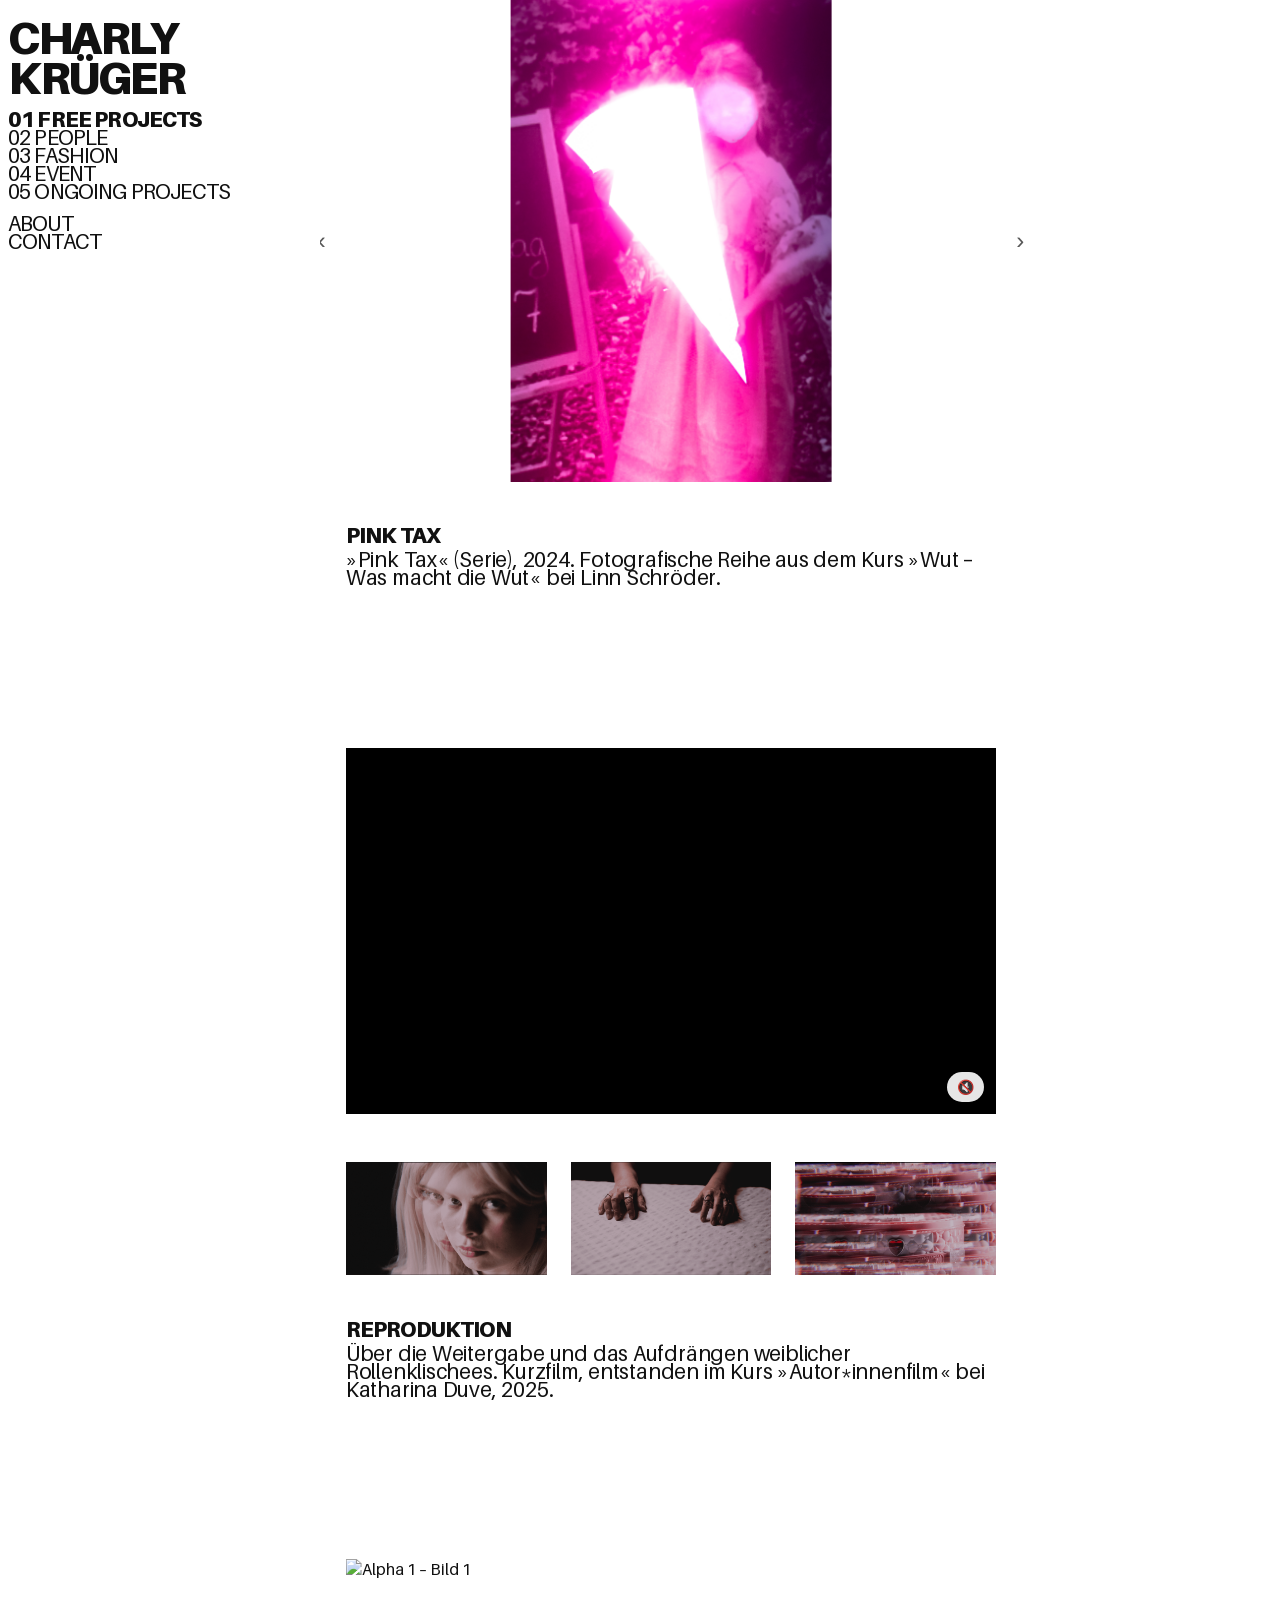
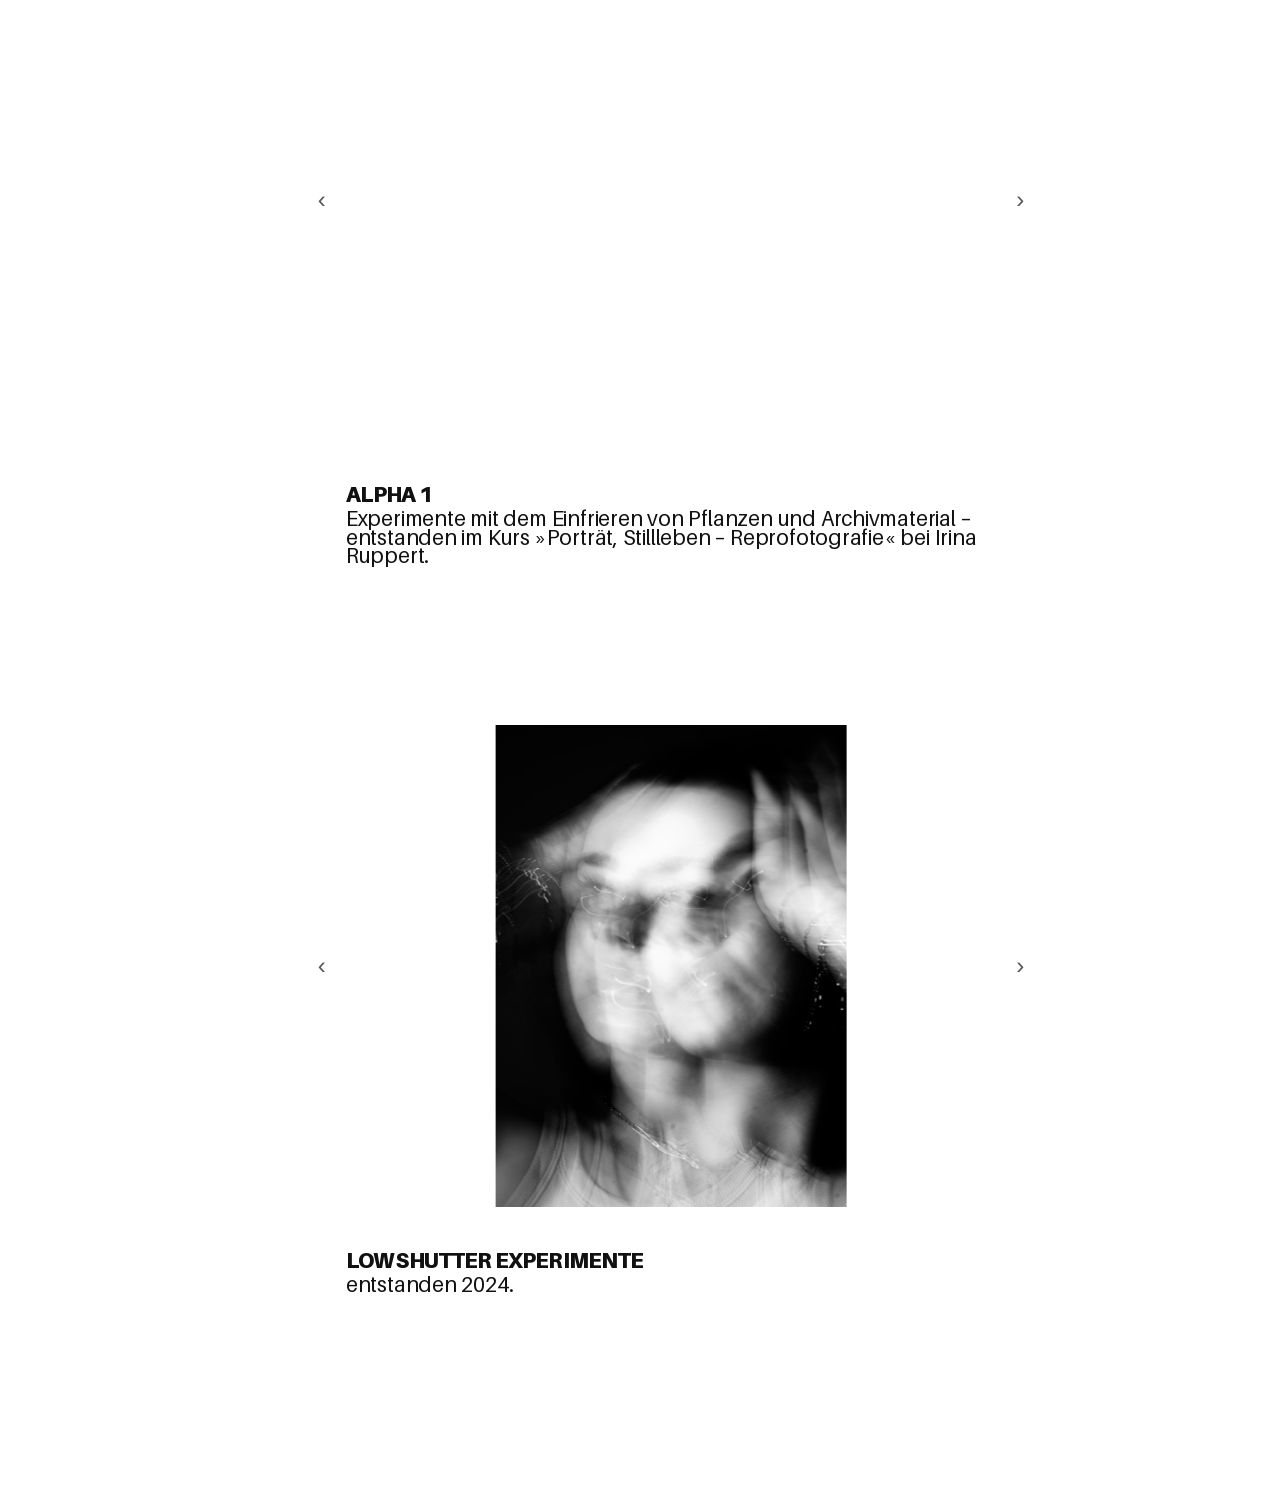
==== 01_free_projects.html @ e46228b5 "erste Version" ====
<!doctype html>
<html lang="de">
<head>
  <meta charset="utf-8">
  <meta name="viewport" content="width=device-width, initial-scale=1">
  <title>01 Free Projects — Charly Krüger</title>
  <link rel="stylesheet" href="style.css">
</head>
<body class="page-free">
  <aside class="sidebar">
    <h1 class="brand"><span>CHARLY</span><span>KRÜGER</span></h1>
    <nav class="nav">
      <a href="01_free_projects.html" class="active" aria-current="page">01 FREE PROJECTS</a>
      <a href="02_people.html">02 PEOPLE</a>
      <a href="03_fashion.html">03 FASHION</a>
      <a href="04_events.html">04 EVENT</a>
      <a href="05_ongoing_projects.html">05 ONGOING PROJECTS</a>
      <a href="about.html" style="margin-top:14px;">ABOUT</a>
      <a href="mailto:Charlotte.krueger@gmx.de">CONTACT</a>
    </nav>
  </aside>

  <main class="content">
    <!-- 1) Galerie: Pink Tax -->
    <section class="project-hero">
      <div class="slider" data-fit="contain">
        <div class="slides">
          <!-- Deine Doppelpunkt-Pfade -->
          <figure class="slide"><img src="./image:/pink_tax:/pink_tax_01.jpg" alt="Pink Tax 01"></figure>
          <figure class="slide"><img src="./image:/pink_tax:/pink_tax_02.jpg" alt="Pink Tax 02"></figure>
          <figure class="slide"><img src="./image:/pink_tax:/pink_tax_03.jpg" alt="Pink Tax 03"></figure>
          <figure class="slide"><img src="./image:/pink_tax:/pink_tax_04.jpg" alt="Pink Tax 04"></figure>
          <figure class="slide"><img src="./image:/pink_tax:/pink_tax_05.jpg" alt="Pink Tax 05"></figure>
          <figure class="slide"><img src="./image:/pink_tax:/pink_tax_06.jpg" alt="Pink Tax 06"></figure>
          <figure class="slide"><img src="./image:/pink_tax:/pink_tax_07.jpg" alt="Pink Tax 07"></figure>
          <figure class="slide"><img src="./image:/pink_tax:/pink_tax_08.jpg" alt="Pink Tax 08"></figure>
          <figure class="slide"><img src="./image:/pink_tax:/pink_tax_09.jpg" alt="Pink Tax 09"></figure>
          <figure class="slide"><img src="./image:/pink_tax:/pink_tax_10.jpg" alt="Pink Tax 10"></figure>
          <figure class="slide"><img src="./image:/pink_tax:/pink_tax_11.jpg" alt="Pink Tax 11"></figure>
          <figure class="slide"><img src="./image:/pink_tax:/pink_tax_12.jpg" alt="Pink Tax 12"></figure>
        </div>
      </div>
    </section>

    <!-- 1a) Untertitel Pink Tax + RIESEN-Abstand zum nächsten Block -->
    <section class="media spacer-half">
      <h3 class="caption-title">PINK TAX</h3>
      <p class="prose">
        »Pink Tax« (Serie), 2024. Fotografische Reihe aus dem Kurs »Wut – Was macht die Wut« bei Linn Schröder.
      </p>
    </section>

    <!-- 2) Video-Block -->
    <section class="media">
      <div class="video">
        <!-- Space in Dateiname: als %20 kodiert -->
        <video class="video-player"
               src="./image:/AutorInnen:/Abgabe_Autorinnenfilm.mp4"
               muted autoplay loop playsinline></video>
        <button class="sound-toggle" aria-label="Ton umschalten">🔇</button>
      </div>
    </section>

    <!-- 3) Fotoduo -->
    <section class="media">
      <div class="duo">
        <figure><img src="./image:/AutorInnen:/autorInnen01.png" alt="Reproduktion – Bild 1"></figure>
        <figure><img src="./image:/AutorInnen:/autorInnen02.png" alt="Reproduktion – Bild 2"></figure>
        <figure><img src="./image:/AutorInnen:/autorInnen03.png" alt="Reproduktion – Bild 3"></figure>
      </div>
    </section>

    <!-- 3a) Untertitel Reproduktion + großer Abstand -->
    <section class="media spacer-half">
      <h3 class="caption-title">REPRODUKTION</h3>
      <p class="prose">
        Über die Weitergabe und das Aufdrängen weiblicher Rollenklischees.
        Kurzfilm, entstanden im Kurs »Autor*innenfilm« bei Katharina Duve, 2025.
      </p>
    </section>

    <!-- 4) Galerie: Alpha 1 -->
    <section class="media project-hero">
      <div class="slider" data-fit="contain">
        <div class="slides">
          <!-- WICHTIG: TIFF wird in Browsern i.d.R. NICHT angezeigt.
               Bitte vorher als JPG/PNG exportieren und die Endungen anpassen. -->
          <figure class="slide"><img src="./image:/alpha_1:/a1.jpg" alt="Alpha 1 – Bild 1"></figure>
          <figure class="slide"><img src="./image:/alpha_1:/a2.jpg" alt="Alpha 1 – Bild 2"></figure>
          <figure class="slide"><img src="./image:/alpha_1:/a3.jpg" alt="Alpha 1 – Bild 3"></figure>
          <figure class="slide"><img src="./image:/alpha_1:/a4.jpg" alt="Alpha 1 – Bild 4"></figure>
        </div>
      </div>
    </section>

    <!-- 4a) Untertitel Alpha 1 -->
    <section class="media">
      <h3 class="caption-title">ALPHA 1</h3>
      <p class="prose">
        Experimente mit dem Einfrieren von Pflanzen und Archivmaterial – entstanden im Kurs »Porträt, Stillleben – Reprofotografie« bei Irina Ruppert.
      </p>
    </section>


    <!-- Neue Galerie: Low Shutter Experimente -->
<section class="media project-hero">
  <div class="slider" data-fit="contain">
    <div class="slides">
      <figure class="slide"><img src="./image:/lowshutter:/lowshutter.jpg" alt="Low Shutter 0"></figure>
      <figure class="slide"><img src="./image:/lowshutter:/lowshutter1.jpg" alt="Low Shutter 1"></figure>
      <figure class="slide"><img src="./image:/lowshutter:/lowshutter2.jpg" alt="Low Shutter 2"></figure>
      <figure class="slide"><img src="./image:/lowshutter:/lowshutter3.jpg" alt="Low Shutter 3"></figure>
      <figure class="slide"><img src="./image:/lowshutter:/lowshutter4.jpg" alt="Low Shutter 4"></figure>
      <figure class="slide"><img src="./image:/lowshutter:/lowshutter5.jpg" alt="Low Shutter 5"></figure>
      <!-- Optional: das _DSC…-Bild auch noch -->
      <!-- <figure class="slide"><img src="./image:/lowshutter:/_DSC3614-2-2-2-2-4.jpg" alt="Low Shutter extra"></figure> -->
    </div>
  </div>
</section>

<!-- Caption mit kleinem Abstand (1/8 der Galeriehöhe) -->
<section class="media">
  <h3 class="caption-title">LOW SHUTTER EXPERIMENTE</h3>
  <p class="prose">entstanden 2024.</p>
</section>

  </main>



  <script src="script.js"></script>
</body>
</html>
---- style.css ----
/* =========================
   AILERON – LOKAL (flat)
========================= */
@font-face{
  font-family:"Aileron_Local";
  src:url("./Aileron_Regular.woff2") format("woff2");
  font-weight:400; font-style:normal; font-display:swap;
}
@font-face{
  font-family:"Aileron_Local";
  src:url("./Aileron_Heavy.woff2") format("woff2");
  font-weight:800; font-style:normal; font-display:swap;
}
@font-face{
  font-family:"Aileron_Local";
  src:url("./Aileron_Black.woff2") format("woff2");
  font-weight:900; font-style:normal; font-display:swap;
}

/* =========================
   VARIABLEN
========================= */
:root{
  --bg:#fff; --ink:#111; --muted:#7a7a7a; --line:#e9e9e9;
  --accent:#fe01ae; /* pink */

  --font:"Aileron_Local","Helvetica Neue",Helvetica,Arial,sans-serif;

  /* Sidebar & Content */
  --sidebar:320px;
  --pad:8px;
  --gutter:22px;

  /* Brand (zweizeilig) */
  --brand-size:45px;
  --brand-weight:900;
  --brand-letter:-0.055em;
  --brand-leading:.88;

  /* Navigation – Regular */
  --nav-size:21px;
  --nav-weight:400;
  --nav-letter:-0.040em;
  --nav-leading:.86;

  /* Fließtext unter Medien */
  --prose-letter:-0.010em;
  --prose-leading:var(--nav-leading);

  /* Basisabstände (klein) */
  --block-gap:28px;
  --block-gap-lg:48px;

  /* Galerie-Parameter */
  --gallery-min:860px;
  --gallery-max:1400px;
  --gallery-pad:80px;
  --gallery-scale:.84;
  --gallery-nudge:-96px;

  --gallery-target:min(
    var(--gallery-max),
    max(
      var(--gallery-min),
      calc(100vw - (var(--sidebar) + var(--gutter)) - var(--gallery-pad))
    )
  );

  /* Sliderbreite/-höhe (3:2) */
  --slider-w: calc(var(--gallery-target) * var(--gallery-scale));
  --slider-h: calc(var(--slider-w) * 2 / 3);

  /* Feintuning der Abstände */
  --caption-gap-factor: .85;
  --project-gap-factor: 1.667;

  --gap-caption:    calc((var(--slider-h) / 9) * var(--caption-gap-factor));
  --gap-to-gallery: calc((var(--slider-h) / 5) * var(--project-gap-factor));

  --arrow-pad:36px;
  --arrow-size:24px;

  --content-bottom:80px;

  /* Portrait-Ratio */
  --portrait-ratio: 2 / 3;

  /* 3er-Spots */
  --spots-right-gap: 16px;

  /* Standardbreite eines .media-Blocks */
  --media-w: calc(var(--slider-w) - (var(--arrow-pad) * 2));

  /* Triple-Skalierung */
  --triple-scale: 1;
}

/* Seitenvarianten */
.page-free{    --gallery-nudge:-140px; }
.page-people{  --gallery-nudge:-140px; }
.page-fashion{ --gallery-nudge:-140px; --gallery-pad: var(--spots-right-gap); --triple-scale:1.14; }
.page-events{  --gallery-nudge:-140px; }

/* =========================
   BASE
========================= */
*{ box-sizing:border-box }
html,body{
  margin:0; padding:0; background:var(--bg); color:var(--ink);
  font-family:var(--font);
  -webkit-font-smoothing:antialiased;
  font-weight:400; letter-spacing:0; font-kerning:normal;
}
html { scroll-behavior:smooth; }
a{ color:inherit; text-decoration:none }
img,video{ max-width:100%; height:auto; display:block }
h1,h2,h3,p{ margin:0 }
figure{ margin:0 }

/* =========================
   SIDEBAR / NAV
========================= */
.sidebar{
  position:fixed; top:0; left:0; bottom:0;
  width:var(--sidebar);
  padding:18px var(--pad);
  background:#fff;
  display:flex; flex-direction:column;
  z-index:2;
}
.brand{
  font-size:var(--brand-size);
  font-weight:var(--brand-weight);
  text-transform:uppercase;
  letter-spacing:var(--brand-letter);
  line-height:var(--brand-leading);
  white-space:normal;
  margin-bottom:14px;
}
.brand span{ display:block; }

/* NAV */
.nav{ display:flex; flex-direction:column; gap:0; }
.nav a{
  display:block;
  font-weight:var(--nav-weight);
  text-transform:uppercase;
  font-size:var(--nav-size);
  letter-spacing:var(--nav-letter);
  line-height:var(--nav-leading);
  white-space:nowrap;
}
.nav a.active,
.nav a[aria-current="page"]{ color:#111; font-weight:900; }
.nav a:hover{ opacity:.85 }

/* =========================
   CONTENT
========================= */
.content{
  position:relative;
  margin-left:calc(var(--sidebar) + var(--gutter));
  padding:0 16px var(--content-bottom);
  max-width:none;
  z-index:1;
}

/* =========================
   SLIDER (Galerie) — (unverändert)
========================= */
.slider{
  position:relative;
  width:var(--slider-w);
  aspect-ratio:3/2;
  overflow:hidden;
  margin:0 auto;
  padding:0 var(--arrow-pad);
  background:transparent;
  transform:translateX(var(--gallery-nudge));
}
.slider::before,
.slider::after{
  content:""; position:absolute; top:0; bottom:0;
  width:var(--arrow-pad); background:var(--bg);
  pointer-events:none; z-index:1;
}
.slider::before{ left:0; } .slider::after{ right:0; }

.slides{
  height:100%; display:flex; gap:0;
  transition:transform .5s ease; will-change:transform; user-select:none;
  position:relative; z-index:0;
}
.slide{ flex:0 0 100%; height:100%; display:flex; align-items:center; justify-content:center; }
.slide img{ width:100%; height:100%; object-fit:cover; backface-visibility:hidden; }
.slider[data-fit="contain"] .slide img{ object-fit:contain; background:transparent; }

.slider .prev,.slider .next{
  position:absolute; top:50%; transform:translateY(-50%);
  background:transparent; border:none; padding:0; cursor:pointer;
  line-height:1; font-weight:400; font-size:var(--arrow-size); color:#111;
  opacity:.7; transition:opacity .15s ease, transform .15s ease; z-index:2;
}
.slider .prev{ left:8px; } .slider .next{ right:8px; }
.slider .prev:hover,.slider .next:hover{ opacity:1; transform:translateY(-50%) scale(1.06); }
.dots,.dots *{ display:none !important; }

/* --- FIX: Slider in .media nicht doppelt shiften --- */
.media .slider{
  transform:none;
  width: calc(100% + (var(--arrow-pad) * 2));
  margin-left: calc(-1 * var(--arrow-pad));
  margin-right: calc(-1 * var(--arrow-pad));
}

/* =========================
   MEDIEN-BLÖCKE
========================= */
.media{
  width: var(--media-w);
  margin-left:auto; margin-right:auto;
  transform:translateX(var(--gallery-nudge));
}

/* Triple extra breit */
.media:has(.triple){
  --triple-w:     calc((var(--slider-w) * var(--triple-scale)) - var(--spots-right-gap));
  --triple-shift: calc((var(--triple-w) - var(--media-w)) / 2);
  width: var(--triple-w);
  transform: translateX(calc(var(--gallery-nudge) + var(--triple-shift)));
}

.media + .media{ margin-top:var(--block-gap); }
.media:has(.video) + .media{ margin-top:var(--block-gap-lg); }

.project-hero + .media{ margin-top: var(--gap-caption) !important; }
.media:has(.video)  + .media:has(.caption-title),
.media:has(.duo)    + .media:has(.caption-title),
.media:has(.slider) + .media:has(.caption-title),
.media:has(.triple) + .media:has(.caption-title),
.media:has(.pair)   + .media:has(.caption-title){ margin-top: var(--gap-caption) !important; }

.media:has(.caption-title) + .media{ margin-top: var(--gap-to-gallery) !important; }

.caption-title,.prose{
  transform:none; width:100%; text-align:left;
  margin-left:0; padding-left:0; text-indent:0;
}
.caption-title{
  font-weight:900; text-transform:uppercase;
  letter-spacing:var(--nav-letter);
  line-height:var(--nav-leading);
  font-size:var(--nav-size);
  margin:0 0 6px 0;
}
.prose{
  margin-top:0;
  line-height:var(--prose-leading);
  letter-spacing:var(--prose-letter);
  color:#111; font-size:var(--nav-size); font-weight:400;
}

/* =========================
   3ER-SPOTS / 2ER-PAAR / VIDEO (wie gehabt)
========================= */
.triple{
  display:grid;
  grid-template-columns:repeat(3, 1fr);
  gap:24px;
}
.spot{ position:relative; width:100%; }
.spot img{
  width:100%; height:auto; display:block;
  aspect-ratio: var(--portrait-ratio);
  object-fit:cover;
}

.triple .spot:has(video){
  aspect-ratio: var(--portrait-ratio);
  overflow:hidden;
}
.triple .spot:has(video) video{
  width:100%; height:100%;
  object-fit:cover; display:block;
}

.video-portrait{
  position:relative;
  width:100%;
  aspect-ratio: var(--portrait-ratio);
  background:#000; overflow:hidden;
}
.video-portrait .video-player{
  width:100%; height:100%;
  object-fit:cover; display:block;
}

.media:has(.pair){ --pair-gap: var(--gap-caption); }
.pair{
  display:grid;
  grid-template-columns:repeat(2,1fr);
  gap: var(--pair-gap, 24px);
}
.pair img{ width:100%; height:auto; display:block; }

.video{ position:relative; width:100%; aspect-ratio:16/9; background:#000; overflow:hidden; }
.video .video-player{ width:100%; height:100%; object-fit:cover; display:block; }
.sound-toggle{
  position:absolute; right:12px; bottom:12px;
  border:0; border-radius:999px; padding:8px 10px;
  background:#fff; color:#111; cursor:pointer;
  font-size:14px; line-height:1; opacity:.9;
}
.sound-toggle:hover{ opacity:1; }

.duo{
  display:grid;
  grid-template-columns:repeat(3, 1fr);
  gap:24px;
}
.duo img{ width:100%; height:auto; display:block; }

/* =========================
   RESPONSIVE
========================= */
@media (max-width:900px){
  :root{
    --gallery-scale:.9;
    --gallery-nudge:-28px;
    --arrow-pad:24px;

    --brand-size:40px;
    --nav-size:20px;
    --nav-letter:-0.032em;
    --nav-leading:.88;

    --block-gap-lg:36px;
  }
  .duo{ grid-template-columns:1fr; gap:16px; }
  .triple{ grid-template-columns:1fr; gap:16px; }
  .pair{ grid-template-columns:1fr; gap:16px; }
}

/* ===== ABOUT (unverändert, inkl. Varianten) ===== */
.page-about .about-grid{
  display:grid;
  grid-template-columns:repeat(3, 1fr);
  gap:24px;
}
.page-about .about-grid + .about-text{ margin-top: var(--gap-caption); }
.page-about .about-grid a, .page-about .about-text a{ text-decoration: underline; }
@media (max-width:900px){ .page-about .about-grid{ grid-template-columns:1fr; gap:16px; } }

.page-about .about{
  --about-gap: 24px;
  --about-col: calc((var(--media-w) - (var(--about-gap) * 2)) / 3);
  --about-text-scale: 1.444;
}
.page-about .about-text .prose{ line-height: 1.05; }
.page-about .about-text{ max-width: calc(var(--about-col) * var(--about-text-scale)); }
@media (max-width:900px){ .page-about .about-text{ max-width:100%; } }

/* =========================
   LANDING: HELLO + click here + Ball (minimal)
   (bestehender Block – bleibt; Landing-spezifische Overrides folgen unten)
========================= */
.hero{
  position:relative;
  min-height:100svh;            /* volle Höhe */
  display:grid;
  place-items:center;           /* exakt zentriert */
  overflow:hidden;
  isolation:isolate;
}
.hero-center{
  position:relative;
  display:flex;
  flex-direction:column;
  align-items:center;
  gap:12px;
  z-index:2;
}
.hello-btn{
  font-family: var(--font);
  font-style: italic;           /* dünn & kursiv */
  font-weight: 400;             /* Regular = „dünn“ hier */
  font-size: clamp(68px, 12vw, 240px);
  line-height: .9;
  background:none;
  border:none;
  color:var(--ink);
  cursor:pointer;
}
.hello-btn:focus-visible{ outline:2px solid var(--ink); outline-offset:6px; }

.click-hint{
  text-decoration: underline;
  color: var(--ink);
  font-size: clamp(13px, 2vw, 15px);
}

.ball{
  --size: clamp(60px, 9vw, 140px);
  position:absolute;
  width:var(--size);
  height:var(--size);
  border-radius:50%;
  background: var(--accent);
  z-index:1;
  pointer-events: none;
}

@media (prefers-reduced-motion: reduce){
  .ball{ display:none; }
}

/* =========================
   LANDING (NEU): PORTFOLIO 2025 X-Ray + größerer pinker Ball
   – Overrides nur bei <body class="landing">
========================= */
/* =========================
   LANDING (PORTFOLIO / 2025 X-Ray + 2 Bälle)
========================= */

.landing { --accent:#f46cc8; }        /* leicht abgeschwächt */
.landing .sidebar{ display:none; }
.landing .content{ margin-left:0; padding:0; }

.hero{
  position:relative;
  min-height:100svh;
  display:grid;
  place-items:center;
  overflow:hidden;
  isolation:isolate;
}

.xr{ position:absolute; inset:0; width:100%; height:100%; z-index:2; pointer-events:auto; }
.xr-text{
  font-family:var(--font,"Aileron_Local",Arial,sans-serif);
  font-weight:900; font-synthesis:none; text-transform:uppercase;
}
.xr-title{ letter-spacing:-0.05em; font-size:var(--xr-font-size, clamp(24px, 7vw, 160px)); }

/* CLICK HERE: jetzt GROSSBUCHSTABEN, initial Regular, Hover = Black, kein Unterstrich */
.xr-click{
  text-transform: uppercase;
  letter-spacing: 0.03em;
  font-weight: 400;                         /* bleibt Regular */
  font-size: var(--click-size, clamp(18px, 3.2vw, 36px));
}
.click-link{ cursor:pointer; }                   /* kein Scale mehr */
.click-link:hover .xr-click{ font-weight:900; }  /* nur Gewicht, keine Größe */

.xr-base{ fill:var(--ink,#111); }
.xr-white{ fill:#fff; }

/* Beide Bälle teilen sich dieselben Styles */
.landing .ball{
  --size: clamp(134px, 19.8vw, 360px);  /* aktueller Ball: 1/5 größer als vorheriger Stand */
  position:fixed; top:0; left:0;
  width:var(--size); height:var(--size);
  border-radius:50%;
  background:var(--accent);
  z-index:1;
  pointer-events:none;
}

@media (prefers-reduced-motion: reduce){
  .landing .ball{ display:none; }
}
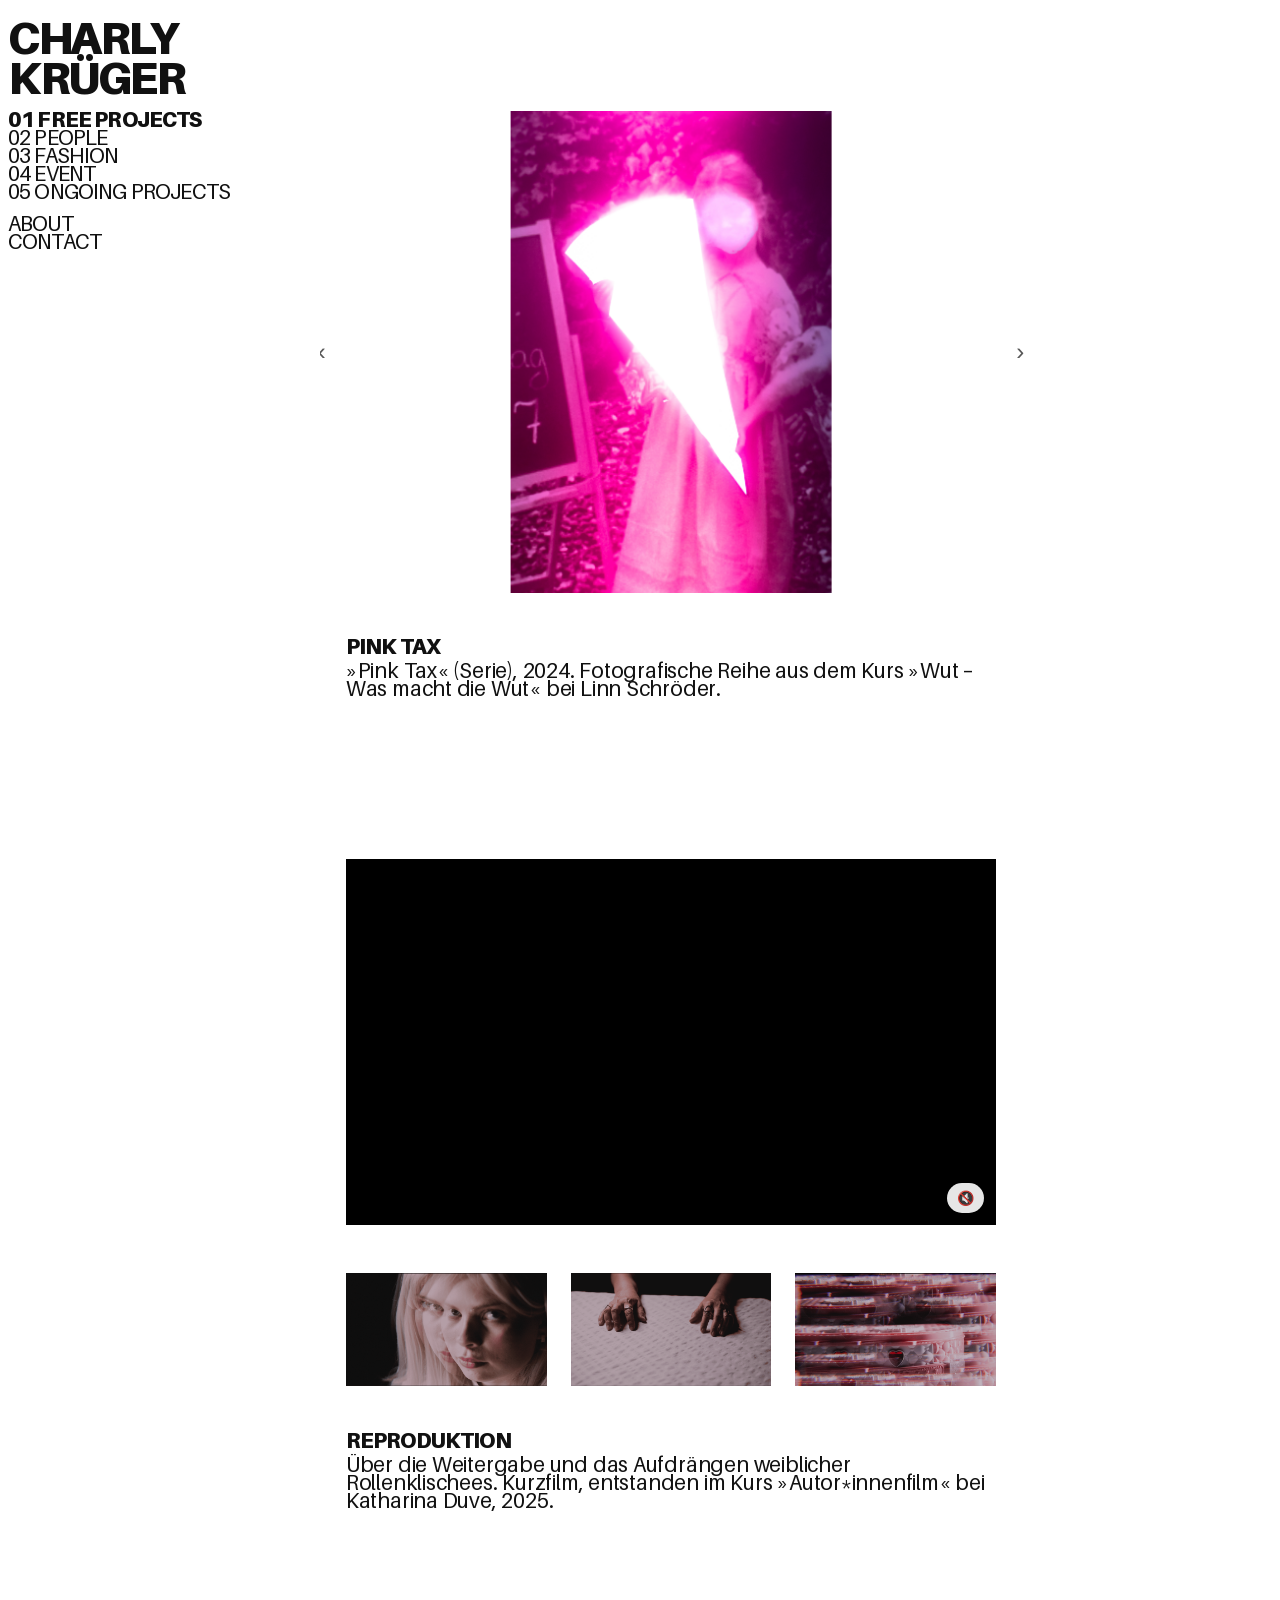
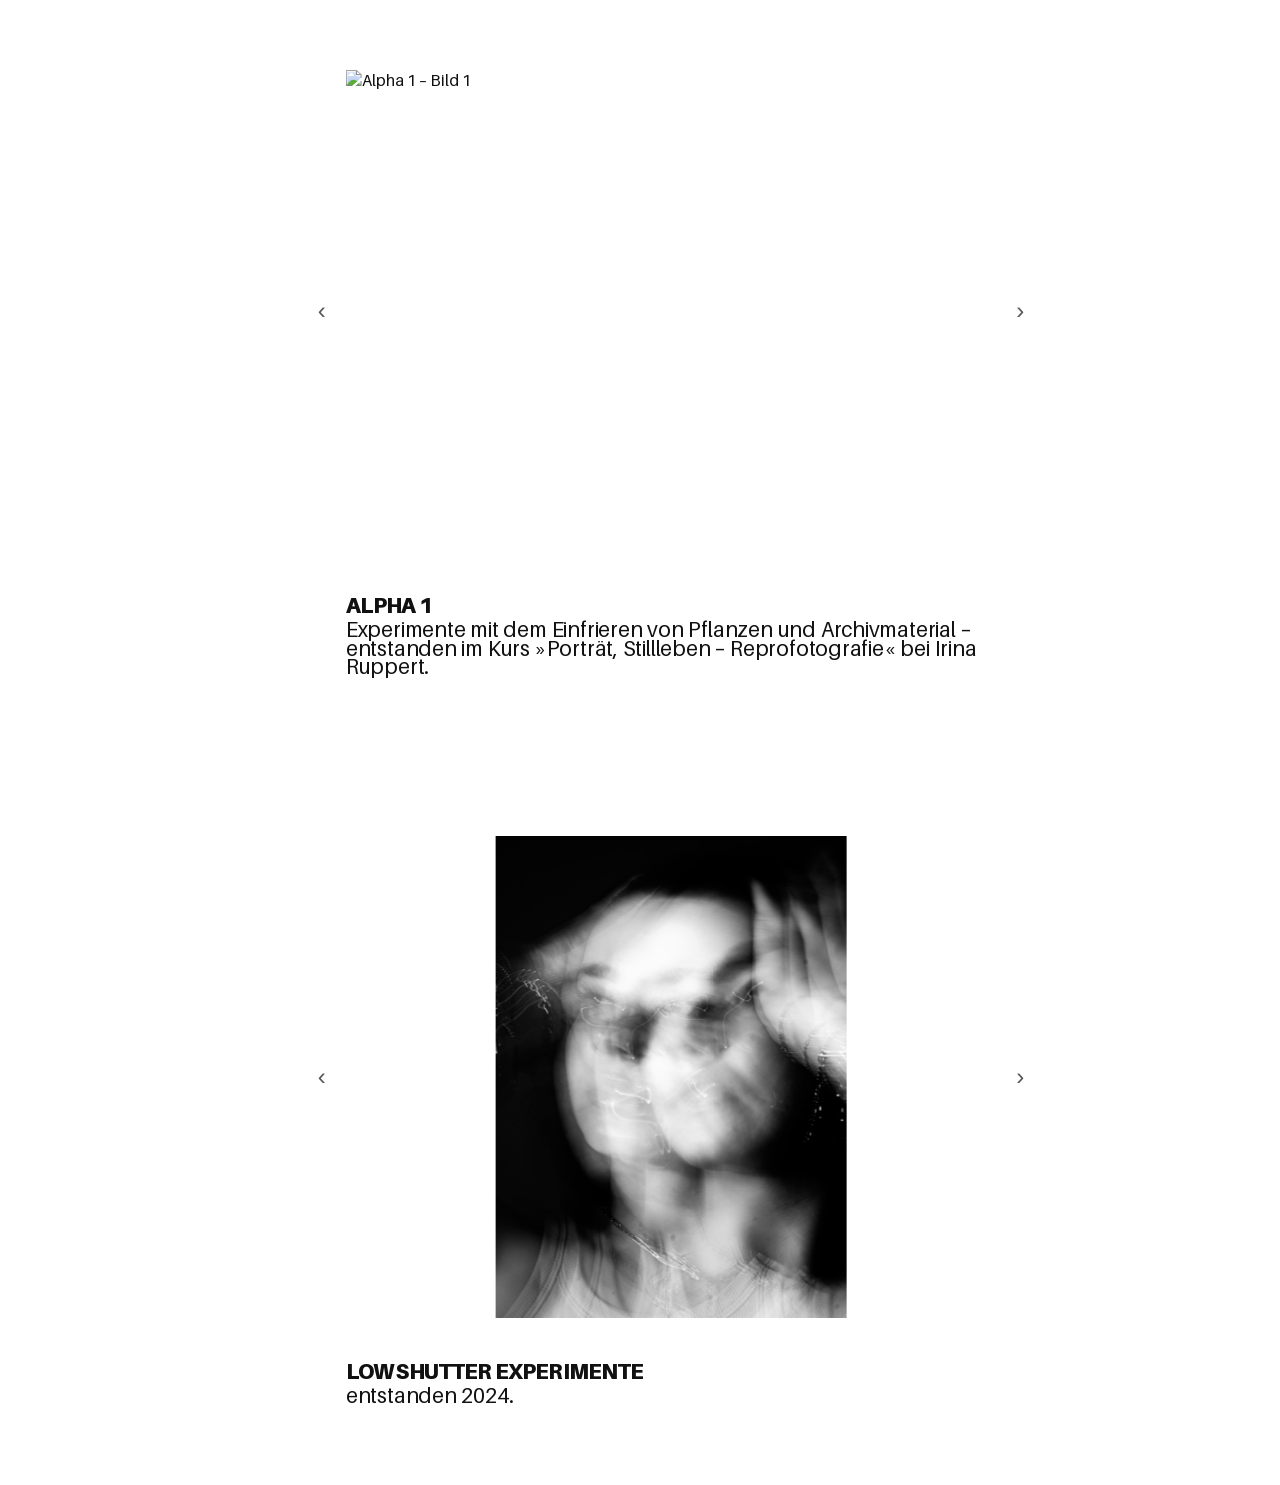
==== commit a5d29545: "doppeldoofis" ====
--- a/01_free_projects.html
+++ b/01_free_projects.html
@@ -26,18 +26,18 @@
       <div class="slider" data-fit="contain">
         <div class="slides">
           <!-- Deine Doppelpunkt-Pfade -->
-          <figure class="slide"><img src="./image:/pink_tax:/pink_tax_01.jpg" alt="Pink Tax 01"></figure>
-          <figure class="slide"><img src="./image:/pink_tax:/pink_tax_02.jpg" alt="Pink Tax 02"></figure>
-          <figure class="slide"><img src="./image:/pink_tax:/pink_tax_03.jpg" alt="Pink Tax 03"></figure>
-          <figure class="slide"><img src="./image:/pink_tax:/pink_tax_04.jpg" alt="Pink Tax 04"></figure>
-          <figure class="slide"><img src="./image:/pink_tax:/pink_tax_05.jpg" alt="Pink Tax 05"></figure>
-          <figure class="slide"><img src="./image:/pink_tax:/pink_tax_06.jpg" alt="Pink Tax 06"></figure>
-          <figure class="slide"><img src="./image:/pink_tax:/pink_tax_07.jpg" alt="Pink Tax 07"></figure>
-          <figure class="slide"><img src="./image:/pink_tax:/pink_tax_08.jpg" alt="Pink Tax 08"></figure>
-          <figure class="slide"><img src="./image:/pink_tax:/pink_tax_09.jpg" alt="Pink Tax 09"></figure>
-          <figure class="slide"><img src="./image:/pink_tax:/pink_tax_10.jpg" alt="Pink Tax 10"></figure>
-          <figure class="slide"><img src="./image:/pink_tax:/pink_tax_11.jpg" alt="Pink Tax 11"></figure>
-          <figure class="slide"><img src="./image:/pink_tax:/pink_tax_12.jpg" alt="Pink Tax 12"></figure>
+          <figure class="slide"><img src="./image/pink_tax/pink_tax_01.jpg" alt="Pink Tax 01"></figure>
+          <figure class="slide"><img src="./image/pink_tax/pink_tax_02.jpg" alt="Pink Tax 02"></figure>
+          <figure class="slide"><img src="./image/pink_tax/pink_tax_03.jpg" alt="Pink Tax 03"></figure>
+          <figure class="slide"><img src="./image/pink_tax/pink_tax_04.jpg" alt="Pink Tax 04"></figure>
+          <figure class="slide"><img src="./image/pink_tax/pink_tax_05.jpg" alt="Pink Tax 05"></figure>
+          <figure class="slide"><img src="./image/pink_tax/pink_tax_06.jpg" alt="Pink Tax 06"></figure>
+          <figure class="slide"><img src="./image/pink_tax/pink_tax_07.jpg" alt="Pink Tax 07"></figure>
+          <figure class="slide"><img src="./image/pink_tax/pink_tax_08.jpg" alt="Pink Tax 08"></figure>
+          <figure class="slide"><img src="./image/pink_tax/pink_tax_09.jpg" alt="Pink Tax 09"></figure>
+          <figure class="slide"><img src="./image/pink_tax/pink_tax_10.jpg" alt="Pink Tax 10"></figure>
+          <figure class="slide"><img src="./image/pink_tax/pink_tax_11.jpg" alt="Pink Tax 11"></figure>
+          <figure class="slide"><img src="./image/pink_tax/pink_tax_12.jpg" alt="Pink Tax 12"></figure>
         </div>
       </div>
     </section>
@@ -55,7 +55,7 @@
       <div class="video">
         <!-- Space in Dateiname: als %20 kodiert -->
         <video class="video-player"
-               src="./image:/AutorInnen:/Abgabe_Autorinnenfilm.mp4"
+               src="./video/Abgabe_Autorinnenfilm.mp4"
                muted autoplay loop playsinline></video>
         <button class="sound-toggle" aria-label="Ton umschalten">🔇</button>
       </div>
@@ -64,9 +64,9 @@
     <!-- 3) Fotoduo -->
     <section class="media">
       <div class="duo">
-        <figure><img src="./image:/AutorInnen:/autorInnen01.png" alt="Reproduktion – Bild 1"></figure>
-        <figure><img src="./image:/AutorInnen:/autorInnen02.png" alt="Reproduktion – Bild 2"></figure>
-        <figure><img src="./image:/AutorInnen:/autorInnen03.png" alt="Reproduktion – Bild 3"></figure>
+        <figure><img src="./image/AutorInnen/autorInnen01.png" alt="Reproduktion – Bild 1"></figure>
+        <figure><img src="./image/AutorInnen/autorInnen02.png" alt="Reproduktion – Bild 2"></figure>
+        <figure><img src="./image/AutorInnen/autorInnen03.png" alt="Reproduktion – Bild 3"></figure>
       </div>
     </section>
 
@@ -85,10 +85,10 @@
         <div class="slides">
           <!-- WICHTIG: TIFF wird in Browsern i.d.R. NICHT angezeigt.
                Bitte vorher als JPG/PNG exportieren und die Endungen anpassen. -->
-          <figure class="slide"><img src="./image:/alpha_1:/a1.jpg" alt="Alpha 1 – Bild 1"></figure>
-          <figure class="slide"><img src="./image:/alpha_1:/a2.jpg" alt="Alpha 1 – Bild 2"></figure>
-          <figure class="slide"><img src="./image:/alpha_1:/a3.jpg" alt="Alpha 1 – Bild 3"></figure>
-          <figure class="slide"><img src="./image:/alpha_1:/a4.jpg" alt="Alpha 1 – Bild 4"></figure>
+          <figure class="slide"><img src="./image/alpha_1/a1.jpg" alt="Alpha 1 – Bild 1"></figure>
+          <figure class="slide"><img src="./image/alpha_1/a2.jpg" alt="Alpha 1 – Bild 2"></figure>
+          <figure class="slide"><img src="./image/alpha_1/a3.jpg" alt="Alpha 1 – Bild 3"></figure>
+          <figure class="slide"><img src="./image/alpha_1/a4.jpg" alt="Alpha 1 – Bild 4"></figure>
         </div>
       </div>
     </section>
@@ -106,12 +106,12 @@
 <section class="media project-hero">
   <div class="slider" data-fit="contain">
     <div class="slides">
-      <figure class="slide"><img src="./image:/lowshutter:/lowshutter.jpg" alt="Low Shutter 0"></figure>
-      <figure class="slide"><img src="./image:/lowshutter:/lowshutter1.jpg" alt="Low Shutter 1"></figure>
-      <figure class="slide"><img src="./image:/lowshutter:/lowshutter2.jpg" alt="Low Shutter 2"></figure>
-      <figure class="slide"><img src="./image:/lowshutter:/lowshutter3.jpg" alt="Low Shutter 3"></figure>
-      <figure class="slide"><img src="./image:/lowshutter:/lowshutter4.jpg" alt="Low Shutter 4"></figure>
-      <figure class="slide"><img src="./image:/lowshutter:/lowshutter5.jpg" alt="Low Shutter 5"></figure>
+      <figure class="slide"><img src="./image/lowshutter/lowshutter.jpg" alt="Low Shutter 0"></figure>
+      <figure class="slide"><img src="./image/lowshutter/lowshutter1.jpg" alt="Low Shutter 1"></figure>
+      <figure class="slide"><img src="./image/lowshutter/lowshutter2.jpg" alt="Low Shutter 2"></figure>
+      <figure class="slide"><img src="./image/lowshutter/lowshutter3.jpg" alt="Low Shutter 3"></figure>
+      <figure class="slide"><img src="./image/lowshutter/lowshutter4.jpg" alt="Low Shutter 4"></figure>
+      <figure class="slide"><img src="./image/lowshutter/lowshutter5.jpg" alt="Low Shutter 5"></figure>
       <!-- Optional: das _DSC…-Bild auch noch -->
       <!-- <figure class="slide"><img src="./image:/lowshutter:/_DSC3614-2-2-2-2-4.jpg" alt="Low Shutter extra"></figure> -->
     </div>
--- a/style.css
+++ b/style.css
@@ -469,3 +469,41 @@
 @media (prefers-reduced-motion: reduce){
   .landing .ball{ display:none; }
 }
+
+/* ABOUT: Ball – Farbe & Größe */
+.page-about .about-ball{
+  --size: clamp(68px, 10vw, 180px); /* ~halb so groß wie Landing */
+  position: fixed;
+  top: 0; left: 0;
+  width: var(--size);
+  height: var(--size);
+  border-radius: 50%;
+  background: #f46cc8;        /* gewünschtes Pink */
+  z-index: 1;                  /* unter deinem Text */
+  pointer-events: none;
+}
+@media (prefers-reduced-motion: reduce){
+  .page-about .about-ball{ display:none; }
+}
+
+.page-about .about-ball{
+  --size: clamp(68px, 10vw, 180px); /* ~halb so groß wie Landing */
+  position: fixed;
+  top: 0; left: 0;
+  width: var(--size);
+  height: var(--size);
+  border-radius: 50%;
+  background: #f46cc8;   /* gewünschtes Pink */
+  z-index: 1;            /* unter deinem Text */
+  pointer-events: none;
+}
+@media (prefers-reduced-motion: reduce){
+  .page-about .about-ball{ display:none; }
+}
+/* ===== ABOUT: robuste Ausrichtung ohne Margin-Collapsing ===== */
+.page-about .project-hero.about{
+  position: relative;
+  top: var(--about-offset, 0px);   /* JS schreibt hier rein */
+  margin-top: 0 !important;        /* neutralisiert alte Margin-Setzungen */
+}
+
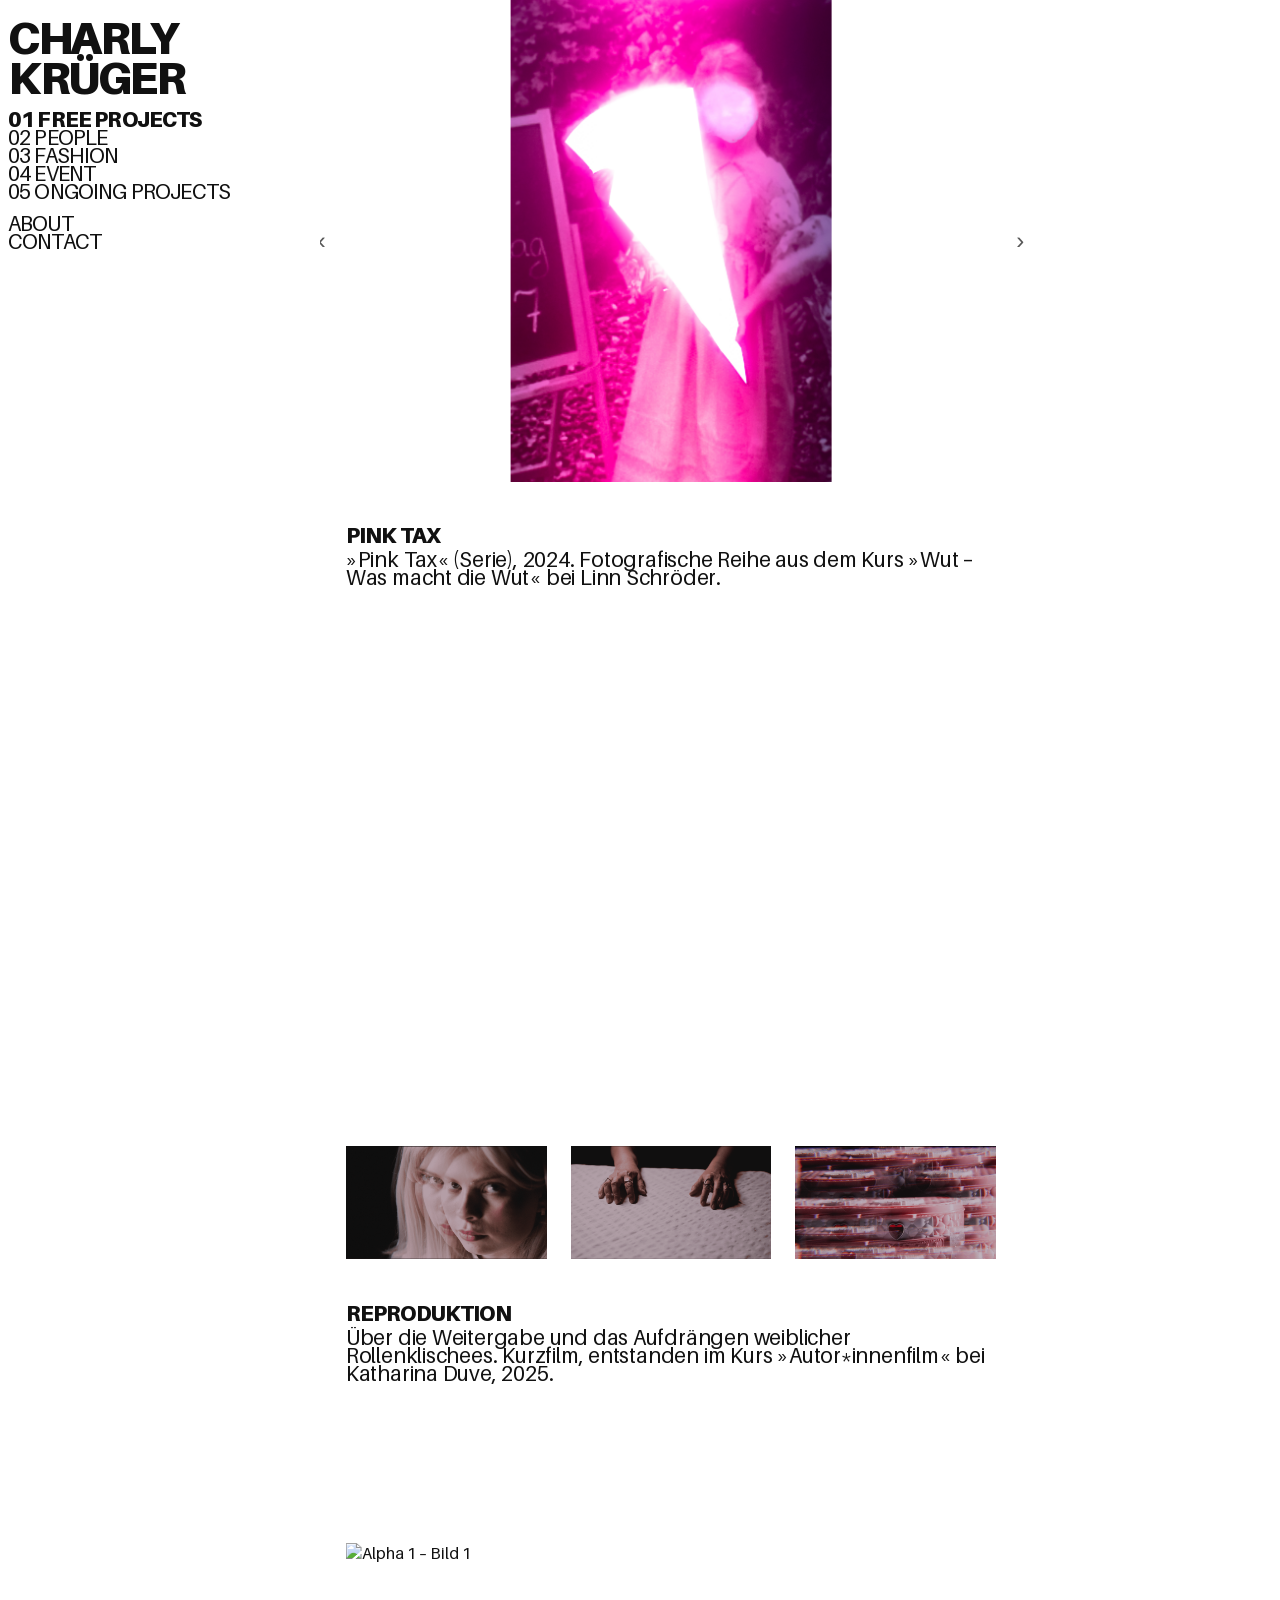
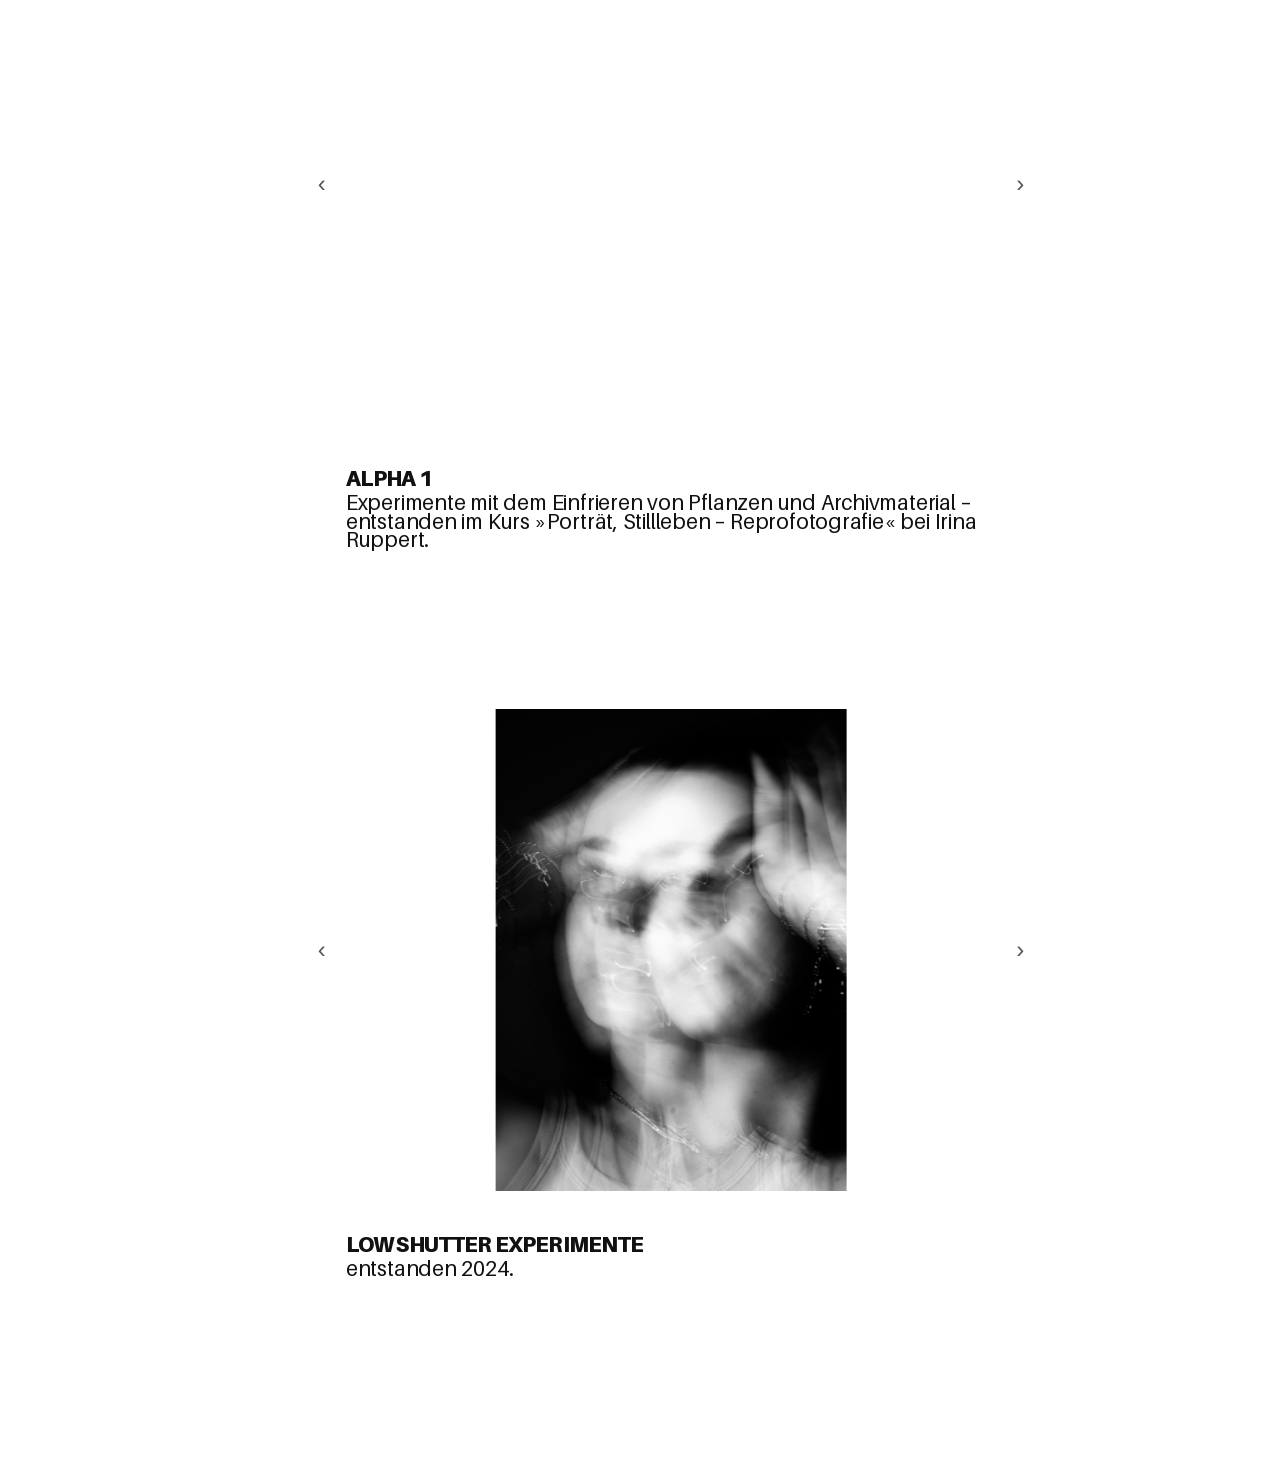
==== commit 97c48d14: "videos" ====
--- a/01_free_projects.html
+++ b/01_free_projects.html
@@ -5,10 +5,20 @@
   <meta name="viewport" content="width=device-width, initial-scale=1">
   <title>01 Free Projects — Charly Krüger</title>
   <link rel="stylesheet" href="style.css">
+
+  <!-- Responsive-Wrapper nur für YouTube-Embeds -->
+  <style>
+    .yt-wrap { position: relative; width: 100%; max-width: 1200px; margin: 0 auto 2rem; }
+    .yt-wrap::before { content: ""; display: block; padding-top: 56.25%; } /* 16:9 */
+    .yt-wrap > iframe { position: absolute; inset: 0; width: 100%; height: 100%; }
+  </style>
 </head>
 <body class="page-free">
-  <aside class="sidebar">
-    <h1 class="brand"><span>CHARLY</span><span>KRÜGER</span></h1>
+  <aside class="sidebar"><h1 class="brand">
+      <a href="index.html" aria-label="Zur Startseite">
+        <span>CHARLY</span><span>KRÜGER</span>
+      </a>
+    </h1>
     <nav class="nav">
       <a href="01_free_projects.html" class="active" aria-current="page">01 FREE PROJECTS</a>
       <a href="02_people.html">02 PEOPLE</a>
@@ -25,7 +35,6 @@
     <section class="project-hero">
       <div class="slider" data-fit="contain">
         <div class="slides">
-          <!-- Deine Doppelpunkt-Pfade -->
           <figure class="slide"><img src="./image/pink_tax/pink_tax_01.jpg" alt="Pink Tax 01"></figure>
           <figure class="slide"><img src="./image/pink_tax/pink_tax_02.jpg" alt="Pink Tax 02"></figure>
           <figure class="slide"><img src="./image/pink_tax/pink_tax_03.jpg" alt="Pink Tax 03"></figure>
@@ -50,14 +59,17 @@
       </p>
     </section>
 
-    <!-- 2) Video-Block -->
+    <!-- 2) Video-Block — YouTube-Einbettung (Autor*innenfilm) -->
     <section class="media">
-      <div class="video">
-        <!-- Space in Dateiname: als %20 kodiert -->
-        <video class="video-player"
-               src="./video/Abgabe_Autorinnenfilm.mp4"
-               muted autoplay loop playsinline></video>
-        <button class="sound-toggle" aria-label="Ton umschalten">🔇</button>
+      <div class="yt-wrap">
+        <iframe
+          src="https://www.youtube-nocookie.com/embed/DWxzZ8s3cRw?rel=0&modestbranding=1"
+          title="Autor*innenfilm — Charly Krüger"
+          loading="lazy"
+          frameborder="0"
+          allow="accelerometer; autoplay; clipboard-write; encrypted-media; gyroscope; picture-in-picture; web-share"
+          allowfullscreen>
+        </iframe>
       </div>
     </section>
 
@@ -83,8 +95,6 @@
     <section class="media project-hero">
       <div class="slider" data-fit="contain">
         <div class="slides">
-          <!-- WICHTIG: TIFF wird in Browsern i.d.R. NICHT angezeigt.
-               Bitte vorher als JPG/PNG exportieren und die Endungen anpassen. -->
           <figure class="slide"><img src="./image/alpha_1/a1.jpg" alt="Alpha 1 – Bild 1"></figure>
           <figure class="slide"><img src="./image/alpha_1/a2.jpg" alt="Alpha 1 – Bild 2"></figure>
           <figure class="slide"><img src="./image/alpha_1/a3.jpg" alt="Alpha 1 – Bild 3"></figure>
@@ -101,32 +111,26 @@
       </p>
     </section>
 
+    <!-- Neue Galerie: Low Shutter Experimente -->
+    <section class="media project-hero">
+      <div class="slider" data-fit="contain">
+        <div class="slides">
+          <figure class="slide"><img src="./image/lowshutter/lowshutter.jpg" alt="Low Shutter 0"></figure>
+          <figure class="slide"><img src="./image/lowshutter/lowshutter1.jpg" alt="Low Shutter 1"></figure>
+          <figure class="slide"><img src="./image/lowshutter/lowshutter2.jpg" alt="Low Shutter 2"></figure>
+          <figure class="slide"><img src="./image/lowshutter/lowshutter3.jpg" alt="Low Shutter 3"></figure>
+          <figure class="slide"><img src="./image/lowshutter/lowshutter4.jpg" alt="Low Shutter 4"></figure>
+          <figure class="slide"><img src="./image/lowshutter/lowshutter5.jpg" alt="Low Shutter 5"></figure>
+        </div>
+      </div>
+    </section>
 
-    <!-- Neue Galerie: Low Shutter Experimente -->
-<section class="media project-hero">
-  <div class="slider" data-fit="contain">
-    <div class="slides">
-      <figure class="slide"><img src="./image/lowshutter/lowshutter.jpg" alt="Low Shutter 0"></figure>
-      <figure class="slide"><img src="./image/lowshutter/lowshutter1.jpg" alt="Low Shutter 1"></figure>
-      <figure class="slide"><img src="./image/lowshutter/lowshutter2.jpg" alt="Low Shutter 2"></figure>
-      <figure class="slide"><img src="./image/lowshutter/lowshutter3.jpg" alt="Low Shutter 3"></figure>
-      <figure class="slide"><img src="./image/lowshutter/lowshutter4.jpg" alt="Low Shutter 4"></figure>
-      <figure class="slide"><img src="./image/lowshutter/lowshutter5.jpg" alt="Low Shutter 5"></figure>
-      <!-- Optional: das _DSC…-Bild auch noch -->
-      <!-- <figure class="slide"><img src="./image:/lowshutter:/_DSC3614-2-2-2-2-4.jpg" alt="Low Shutter extra"></figure> -->
-    </div>
-  </div>
-</section>
-
-<!-- Caption mit kleinem Abstand (1/8 der Galeriehöhe) -->
-<section class="media">
-  <h3 class="caption-title">LOW SHUTTER EXPERIMENTE</h3>
-  <p class="prose">entstanden 2024.</p>
-</section>
-
+    <!-- Caption -->
+    <section class="media">
+      <h3 class="caption-title">LOW SHUTTER EXPERIMENTE</h3>
+      <p class="prose">entstanden 2024.</p>
+    </section>
   </main>
-
-
 
   <script src="script.js"></script>
 </body>
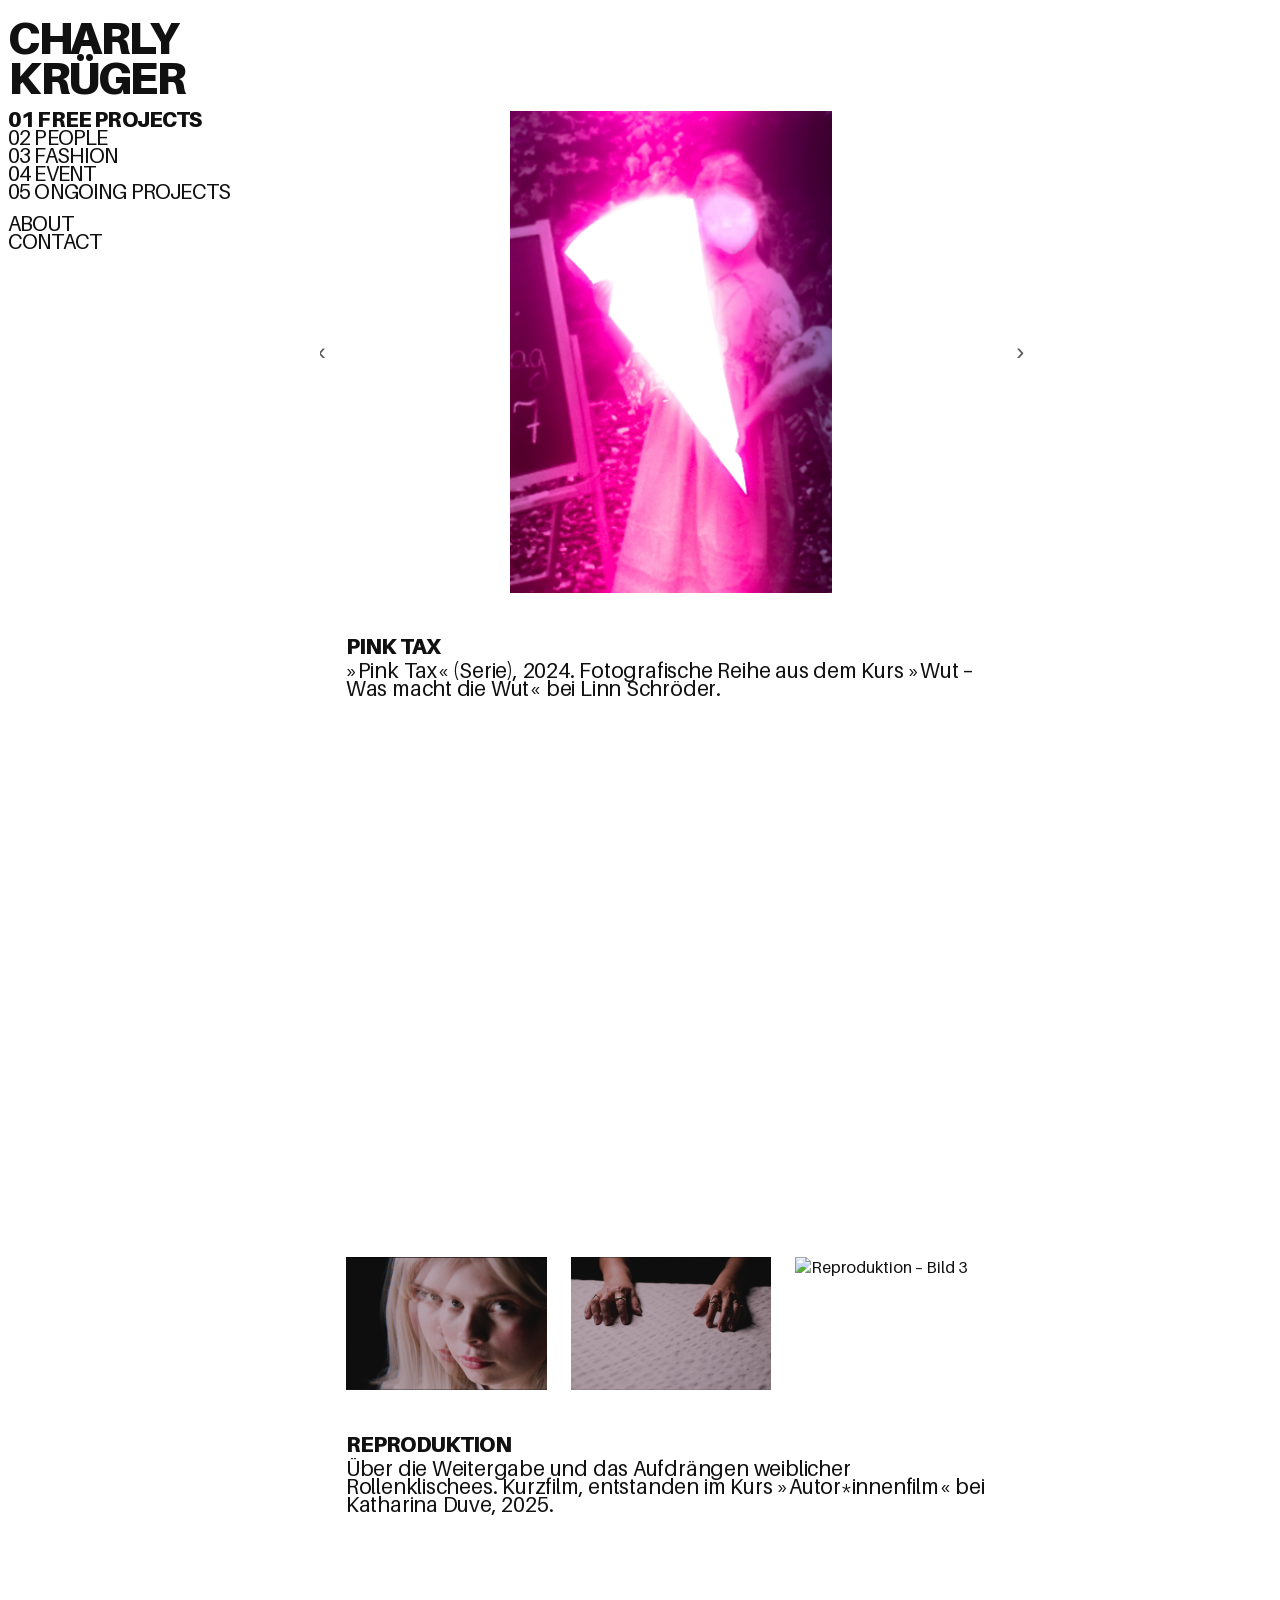
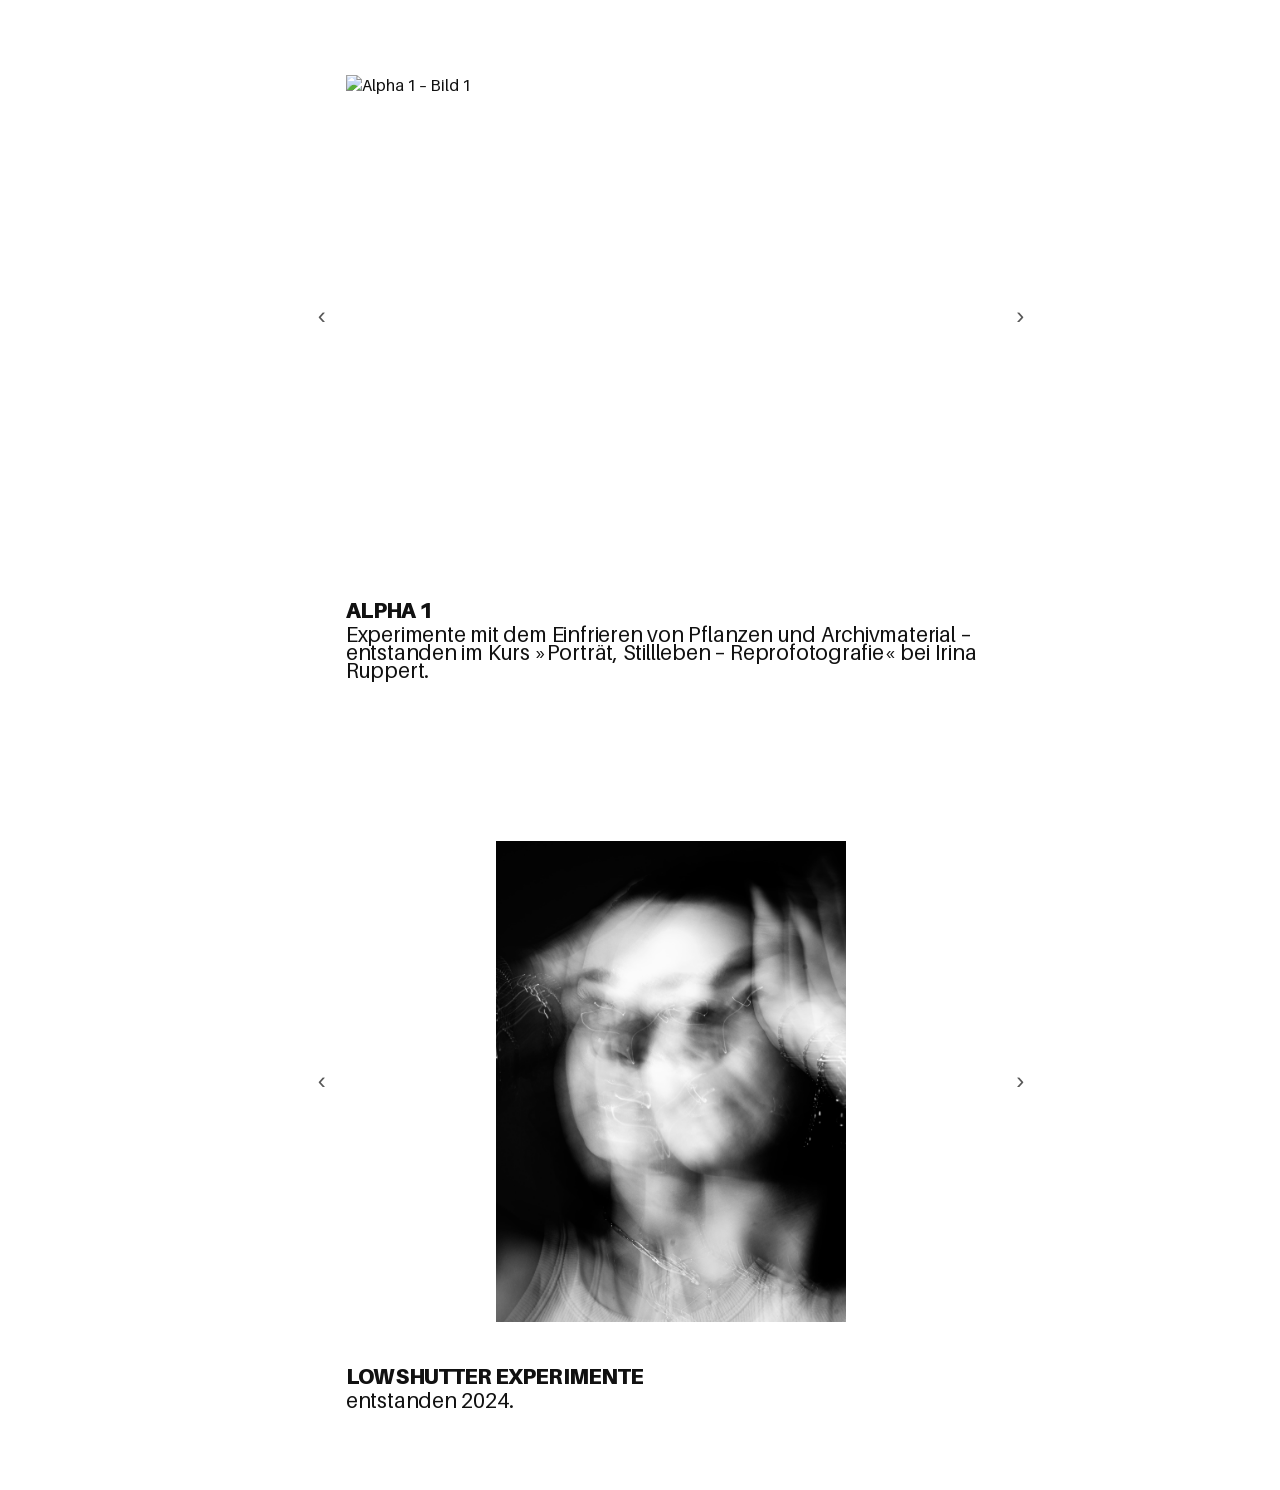
==== commit a9df79f1: "schneller laden etc" ====
--- a/01_free_projects.html
+++ b/01_free_projects.html
@@ -5,6 +5,9 @@
   <meta name="viewport" content="width=device-width, initial-scale=1">
   <title>01 Free Projects — Charly Krüger</title>
   <link rel="stylesheet" href="style.css">
+
+  <!-- Preload: erstes Hero-Bild der ersten Galerie -->
+  <link rel="preload" as="image" href="./image/pink_tax/pink_tax_01.jpg" imagesizes="100vw">
 
   <!-- Responsive-Wrapper nur für YouTube-Embeds -->
   <style>
@@ -18,6 +21,7 @@
       <a href="index.html" aria-label="Zur Startseite">
         <span>CHARLY</span><span>KRÜGER</span>
       </a>
+
     </h1>
     <nav class="nav">
       <a href="01_free_projects.html" class="active" aria-current="page">01 FREE PROJECTS</a>
@@ -35,18 +39,18 @@
     <section class="project-hero">
       <div class="slider" data-fit="contain">
         <div class="slides">
-          <figure class="slide"><img src="./image/pink_tax/pink_tax_01.jpg" alt="Pink Tax 01"></figure>
-          <figure class="slide"><img src="./image/pink_tax/pink_tax_02.jpg" alt="Pink Tax 02"></figure>
-          <figure class="slide"><img src="./image/pink_tax/pink_tax_03.jpg" alt="Pink Tax 03"></figure>
-          <figure class="slide"><img src="./image/pink_tax/pink_tax_04.jpg" alt="Pink Tax 04"></figure>
-          <figure class="slide"><img src="./image/pink_tax/pink_tax_05.jpg" alt="Pink Tax 05"></figure>
-          <figure class="slide"><img src="./image/pink_tax/pink_tax_06.jpg" alt="Pink Tax 06"></figure>
-          <figure class="slide"><img src="./image/pink_tax/pink_tax_07.jpg" alt="Pink Tax 07"></figure>
-          <figure class="slide"><img src="./image/pink_tax/pink_tax_08.jpg" alt="Pink Tax 08"></figure>
-          <figure class="slide"><img src="./image/pink_tax/pink_tax_09.jpg" alt="Pink Tax 09"></figure>
-          <figure class="slide"><img src="./image/pink_tax/pink_tax_10.jpg" alt="Pink Tax 10"></figure>
-          <figure class="slide"><img src="./image/pink_tax/pink_tax_11.jpg" alt="Pink Tax 11"></figure>
-          <figure class="slide"><img src="./image/pink_tax/pink_tax_12.jpg" alt="Pink Tax 12"></figure>
+          <figure class="slide"><img src="./image/pink_tax/pink_tax_01.jpg" alt="Pink Tax 01" loading="eager" fetchpriority="high" decoding="async"></figure>
+          <figure class="slide"><img src="./image/pink_tax/pink_tax_02.jpg" alt="Pink Tax 02" loading="lazy" decoding="async"></figure>
+          <figure class="slide"><img src="./image/pink_tax/pink_tax_03.jpg" alt="Pink Tax 03" loading="lazy" decoding="async"></figure>
+          <figure class="slide"><img src="./image/pink_tax/pink_tax_04.jpg" alt="Pink Tax 04" loading="lazy" decoding="async"></figure>
+          <figure class="slide"><img src="./image/pink_tax/pink_tax_05.jpg" alt="Pink Tax 05" loading="lazy" decoding="async"></figure>
+          <figure class="slide"><img src="./image/pink_tax/pink_tax_06.jpg" alt="Pink Tax 06" loading="lazy" decoding="async"></figure>
+          <figure class="slide"><img src="./image/pink_tax/pink_tax_07.jpg" alt="Pink Tax 07" loading="lazy" decoding="async"></figure>
+          <figure class="slide"><img src="./image/pink_tax/pink_tax_08.jpg" alt="Pink Tax 08" loading="lazy" decoding="async"></figure>
+          <figure class="slide"><img src="./image/pink_tax/pink_tax_09.jpg" alt="Pink Tax 09" loading="lazy" decoding="async"></figure>
+          <figure class="slide"><img src="./image/pink_tax/pink_tax_10.jpg" alt="Pink Tax 10" loading="lazy" decoding="async"></figure>
+          <figure class="slide"><img src="./image/pink_tax/pink_tax_11.jpg" alt="Pink Tax 11" loading="lazy" decoding="async"></figure>
+          <figure class="slide"><img src="./image/pink_tax/pink_tax_12.jpg" alt="Pink Tax 12" loading="lazy" decoding="async"></figure>
         </div>
       </div>
     </section>
@@ -74,13 +78,14 @@
     </section>
 
     <!-- 3) Fotoduo -->
-    <section class="media">
+    <section class="media" style="--portrait-ratio: 3 / 2;">
       <div class="duo">
         <figure><img src="./image/AutorInnen/autorInnen01.png" alt="Reproduktion – Bild 1"></figure>
         <figure><img src="./image/AutorInnen/autorInnen02.png" alt="Reproduktion – Bild 2"></figure>
         <figure><img src="./image/AutorInnen/autorInnen03.png" alt="Reproduktion – Bild 3"></figure>
       </div>
     </section>
+
 
     <!-- 3a) Untertitel Reproduktion + großer Abstand -->
     <section class="media spacer-half">
@@ -95,10 +100,10 @@
     <section class="media project-hero">
       <div class="slider" data-fit="contain">
         <div class="slides">
-          <figure class="slide"><img src="./image/alpha_1/a1.jpg" alt="Alpha 1 – Bild 1"></figure>
-          <figure class="slide"><img src="./image/alpha_1/a2.jpg" alt="Alpha 1 – Bild 2"></figure>
-          <figure class="slide"><img src="./image/alpha_1/a3.jpg" alt="Alpha 1 – Bild 3"></figure>
-          <figure class="slide"><img src="./image/alpha_1/a4.jpg" alt="Alpha 1 – Bild 4"></figure>
+          <figure class="slide"><img src="./image/alpha_1/a1.jpg" alt="Alpha 1 – Bild 1" loading="lazy" decoding="async"></figure>
+          <figure class="slide"><img src="./image/alpha_1/a2.jpg" alt="Alpha 1 – Bild 2" loading="lazy" decoding="async"></figure>
+          <figure class="slide"><img src="./image/alpha_1/a3.jpg" alt="Alpha 1 – Bild 3" loading="lazy" decoding="async"></figure>
+          <figure class="slide"><img src="./image/alpha_1/a4.jpg" alt="Alpha 1 – Bild 4" loading="lazy" decoding="async"></figure>
         </div>
       </div>
     </section>
@@ -115,12 +120,12 @@
     <section class="media project-hero">
       <div class="slider" data-fit="contain">
         <div class="slides">
-          <figure class="slide"><img src="./image/lowshutter/lowshutter.jpg" alt="Low Shutter 0"></figure>
-          <figure class="slide"><img src="./image/lowshutter/lowshutter1.jpg" alt="Low Shutter 1"></figure>
-          <figure class="slide"><img src="./image/lowshutter/lowshutter2.jpg" alt="Low Shutter 2"></figure>
-          <figure class="slide"><img src="./image/lowshutter/lowshutter3.jpg" alt="Low Shutter 3"></figure>
-          <figure class="slide"><img src="./image/lowshutter/lowshutter4.jpg" alt="Low Shutter 4"></figure>
-          <figure class="slide"><img src="./image/lowshutter/lowshutter5.jpg" alt="Low Shutter 5"></figure>
+          <figure class="slide"><img src="./image/lowshutter/lowshutter.jpg" alt="Low Shutter 0" loading="lazy" decoding="async"></figure>
+          <figure class="slide"><img src="./image/lowshutter/lowshutter1.jpg" alt="Low Shutter 1" loading="lazy" decoding="async"></figure>
+          <figure class="slide"><img src="./image/lowshutter/lowshutter2.jpg" alt="Low Shutter 2" loading="lazy" decoding="async"></figure>
+          <figure class="slide"><img src="./image/lowshutter/lowshutter3.jpg" alt="Low Shutter 3" loading="lazy" decoding="async"></figure>
+          <figure class="slide"><img src="./image/lowshutter/lowshutter4.jpg" alt="Low Shutter 4" loading="lazy" decoding="async"></figure>
+          <figure class="slide"><img src="./image/lowshutter/lowshutter5.jpg" alt="Low Shutter 5" loading="lazy" decoding="async"></figure>
         </div>
       </div>
     </section>
--- a/style.css
+++ b/style.css
@@ -93,6 +93,9 @@
 
   /* Triple-Skalierung */
   --triple-scale: 1;
+
+  /* NEU: Ratio für .pair (z. B. 3:2) */
+  --pair-ratio: 3 / 2;
 }
 
 /* Seitenvarianten */
@@ -116,6 +119,10 @@
 img,video{ max-width:100%; height:auto; display:block }
 h1,h2,h3,p{ margin:0 }
 figure{ margin:0 }
+
+/* Brand-Link (wenn der Brand klickbar ist) */
+.brand a { color: inherit; text-decoration: none; display: inline-block; }
+.brand a:hover { opacity:.85; }
 
 /* =========================
    SIDEBAR / NAV
@@ -166,7 +173,7 @@
 }
 
 /* =========================
-   SLIDER (Galerie) — (unverändert)
+   SLIDER (Galerie)
 ========================= */
 .slider{
   position:relative;
@@ -177,6 +184,7 @@
   padding:0 var(--arrow-pad);
   background:transparent;
   transform:translateX(var(--gallery-nudge));
+  /* entfernt: contain: layout paint; */
 }
 .slider::before,
 .slider::after{
@@ -190,10 +198,15 @@
   height:100%; display:flex; gap:0;
   transition:transform .5s ease; will-change:transform; user-select:none;
   position:relative; z-index:0;
+  backface-visibility:hidden;
+  transform: translate3d(0,0,0);
 }
 .slide{ flex:0 0 100%; height:100%; display:flex; align-items:center; justify-content:center; }
 .slide img{ width:100%; height:100%; object-fit:cover; backface-visibility:hidden; }
 .slider[data-fit="contain"] .slide img{ object-fit:contain; background:transparent; }
+
+/* CLS-Fix – Slider-Bilder reservieren 3:2 Platz (wie der Container) */
+.project-hero .slides img{ aspect-ratio: 3 / 2; object-fit: cover; }
 
 .slider .prev,.slider .next{
   position:absolute; top:50%; transform:translateY(-50%);
@@ -213,6 +226,11 @@
   margin-right: calc(-1 * var(--arrow-pad));
 }
 
+/* entfernt:
+   .slider { overflow: clip; }
+   .slides, .slide { contain: paint; }
+*/
+
 /* =========================
    MEDIEN-BLÖCKE
 ========================= */
@@ -225,7 +243,7 @@
 /* Triple extra breit */
 .media:has(.triple){
   --triple-w:     calc((var(--slider-w) * var(--triple-scale)) - var(--spots-right-gap));
-  --triple-shift: calc((var(--triple-w) - var(--media-w)) / 2);
+  --triple-shift: calc((var(--triple-w) - (var(--media-w)) ) / 2);
   width: var(--triple-w);
   transform: translateX(calc(var(--gallery-nudge) + var(--triple-shift)));
 }
@@ -261,7 +279,7 @@
 }
 
 /* =========================
-   3ER-SPOTS / 2ER-PAAR / VIDEO (wie gehabt)
+   3ER-SPOTS / 2ER-PAAR / VIDEO
 ========================= */
 .triple{
   display:grid;
@@ -275,6 +293,7 @@
   object-fit:cover;
 }
 
+/* Video-Spots (hochkant) */
 .triple .spot:has(video){
   aspect-ratio: var(--portrait-ratio);
   overflow:hidden;
@@ -301,7 +320,14 @@
   grid-template-columns:repeat(2,1fr);
   gap: var(--pair-gap, 24px);
 }
-.pair img{ width:100%; height:auto; display:block; }
+/* CLS-Fix – Duos & Paare reservieren Platz */
+.pair img{ width:100%; height:auto; display:block; aspect-ratio: var(--pair-ratio); object-fit: cover; }
+.duo{
+  display:grid;
+  grid-template-columns:repeat(3, 1fr);
+  gap:24px;
+}
+.duo img{ width:100%; height:auto; display:block; aspect-ratio: var(--portrait-ratio); object-fit: cover; }
 
 .video{ position:relative; width:100%; aspect-ratio:16/9; background:#000; overflow:hidden; }
 .video .video-player{ width:100%; height:100%; object-fit:cover; display:block; }
@@ -313,13 +339,6 @@
 }
 .sound-toggle:hover{ opacity:1; }
 
-.duo{
-  display:grid;
-  grid-template-columns:repeat(3, 1fr);
-  gap:24px;
-}
-.duo img{ width:100%; height:auto; display:block; }
-
 /* =========================
    RESPONSIVE
 ========================= */
@@ -362,7 +381,6 @@
 
 /* =========================
    LANDING: HELLO + click here + Ball (minimal)
-   (bestehender Block – bleibt; Landing-spezifische Overrides folgen unten)
 ========================= */
 .hero{
   position:relative;
@@ -382,8 +400,8 @@
 }
 .hello-btn{
   font-family: var(--font);
-  font-style: italic;           /* dünn & kursiv */
-  font-weight: 400;             /* Regular = „dünn“ hier */
+  font-style: italic;
+  font-weight: 400;
   font-size: clamp(68px, 12vw, 240px);
   line-height: .9;
   background:none;
@@ -415,14 +433,9 @@
 }
 
 /* =========================
-   LANDING (NEU): PORTFOLIO 2025 X-Ray + größerer pinker Ball
-   – Overrides nur bei <body class="landing">
-========================= */
-/* =========================
    LANDING (PORTFOLIO / 2025 X-Ray + 2 Bälle)
 ========================= */
-
-.landing { --accent:#f46cc8; }        /* leicht abgeschwächt */
+.landing { --accent:#f46cc8; }
 .landing .sidebar{ display:none; }
 .landing .content{ margin-left:0; padding:0; }
 
@@ -442,22 +455,22 @@
 }
 .xr-title{ letter-spacing:-0.05em; font-size:var(--xr-font-size, clamp(24px, 7vw, 160px)); }
 
-/* CLICK HERE: jetzt GROSSBUCHSTABEN, initial Regular, Hover = Black, kein Unterstrich */
+/* CLICK HERE */
 .xr-click{
   text-transform: uppercase;
   letter-spacing: 0.03em;
-  font-weight: 400;                         /* bleibt Regular */
+  font-weight: 400;
   font-size: var(--click-size, clamp(18px, 3.2vw, 36px));
 }
-.click-link{ cursor:pointer; }                   /* kein Scale mehr */
-.click-link:hover .xr-click{ font-weight:900; }  /* nur Gewicht, keine Größe */
+.click-link{ cursor:pointer; }
+.click-link:hover .xr-click{ font-weight:900; }
 
 .xr-base{ fill:var(--ink,#111); }
 .xr-white{ fill:#fff; }
 
-/* Beide Bälle teilen sich dieselben Styles */
+/* Beide Bälle */
 .landing .ball{
-  --size: clamp(134px, 19.8vw, 360px);  /* aktueller Ball: 1/5 größer als vorheriger Stand */
+  --size: clamp(134px, 19.8vw, 360px);
   position:fixed; top:0; left:0;
   width:var(--size); height:var(--size);
   border-radius:50%;
@@ -465,45 +478,183 @@
   z-index:1;
   pointer-events:none;
 }
-
 @media (prefers-reduced-motion: reduce){
   .landing .ball{ display:none; }
 }
 
 /* ABOUT: Ball – Farbe & Größe */
 .page-about .about-ball{
-  --size: clamp(68px, 10vw, 180px); /* ~halb so groß wie Landing */
+  --size: clamp(68px, 10vw, 180px);
   position: fixed;
   top: 0; left: 0;
   width: var(--size);
   height: var(--size);
   border-radius: 50%;
-  background: #f46cc8;        /* gewünschtes Pink */
-  z-index: 1;                  /* unter deinem Text */
+  background: #f46cc8;
+  z-index: 1;
   pointer-events: none;
 }
 @media (prefers-reduced-motion: reduce){
   .page-about .about-ball{ display:none; }
 }
 
-.page-about .about-ball{
-  --size: clamp(68px, 10vw, 180px); /* ~halb so groß wie Landing */
-  position: fixed;
-  top: 0; left: 0;
-  width: var(--size);
-  height: var(--size);
-  border-radius: 50%;
-  background: #f46cc8;   /* gewünschtes Pink */
-  z-index: 1;            /* unter deinem Text */
-  pointer-events: none;
-}
-@media (prefers-reduced-motion: reduce){
-  .page-about .about-ball{ display:none; }
-}
 /* ===== ABOUT: robuste Ausrichtung ohne Margin-Collapsing ===== */
 .page-about .project-hero.about{
   position: relative;
-  top: var(--about-offset, 0px);   /* JS schreibt hier rein */
-  margin-top: 0 !important;        /* neutralisiert alte Margin-Setzungen */
-}
-
+  top: var(--about-offset, 0px);
+  margin-top: 0 !important;
+}
+/* ============ MOBILE SIDEBAR -> TOPBAR (<= 900px) ============ */
+@media (max-width: 900px){
+  :root{
+    /* Sidebar kalkulatorisch „abschalten“, damit die Galeriebreite voll genutzt wird */
+    --sidebar: 0px;
+    --gallery-pad: 20px;       /* etwas kompakter auf Mobil */
+    --gallery-nudge: 0px;
+    --header-h: clamp(56px, 9.5vw, 84px); /* geschätzte Topbar-Höhe für Content-Offset */
+  }
+
+  /* Sidebar wird zur Topbar */
+  .sidebar{
+    position: sticky;
+    top: 0; left: 0; right: 0;
+    bottom: auto;               /* überschreibt das alte fixed-Layout */
+    width: 100%;
+    height: auto;
+    padding: 10px 12px;
+    background: #fff;
+    border-bottom: 1px solid var(--line);
+    display: flex;
+    flex-direction: row;
+    align-items: center;
+    gap: 12px;
+    z-index: 3;
+  }
+
+  /* Brand kompakter in einer Zeile */
+  .brand{
+    margin: 0;
+    font-size: clamp(28px, 5.2vw, 40px); /* war 40–45px */
+    line-height: 1;
+  }
+  .brand span{ display: inline; margin-right: 6px; }
+
+  /* Navigation wird zu einer horizontal scrollbaren Leiste */
+  .nav{
+    flex: 1;
+    display: flex;
+    flex-direction: row;
+    align-items: center;
+    gap: 16px;
+    overflow-x: auto;
+    -webkit-overflow-scrolling: touch;
+    scrollbar-width: none;         /* Firefox: Scrollbar ausblenden */
+  }
+  .nav::-webkit-scrollbar{ display: none; } /* WebKit: Scrollbar ausblenden */
+  .nav a{
+    white-space: nowrap;
+    padding: 6px 0;
+    font-size: clamp(16px, 4.6vw, 20px); /* etwas kleiner auf Mobil */
+  }
+
+  /* Content rutscht unter die Topbar, kein linker Rand mehr */
+  .content{
+    margin-left: 0;
+    padding-top: var(--header-h);  /* Platz für die Topbar */
+  }
+
+  /* Auf Mobil keine spezielle Ausrichtung des ersten Blocks erzwingen */
+  .content .project-hero{ margin-top: 0 !important; }
+}
+/* ============ MOBILE: Voll responsive Inhalt + Topbar (<= 900px) ============ */
+@media (max-width: 900px){
+  :root{
+    /* Sidebar neutralisieren + kompaktere Ränder */
+    --sidebar: 0px;
+    --gallery-pad: 16px;
+    --gallery-nudge: 0px;
+    --header-h: clamp(56px, 9.5vw, 84px);
+
+    /* WICHTIG: Mindestbreite der Galerie aufheben */
+    --gallery-min: 0px;
+    --arrow-pad: 16px;
+    --gallery-scale: 1;
+  }
+
+  /* Sidebar als Topbar */
+  .sidebar{
+    position: sticky;
+    top: 0; left: 0; right: 0;
+    bottom: auto;
+    width: 100%;
+    height: auto;
+    padding: 10px 12px;
+    background: #fff;
+    border-bottom: 1px solid var(--line);
+    display: flex;
+    flex-direction: row;
+    align-items: center;
+    gap: 12px;
+    z-index: 3;
+  }
+  .brand{
+    margin: 0;
+    font-size: clamp(28px, 5.2vw, 40px);
+    line-height: 1;
+  }
+  .brand span{ display: inline; margin-right: 6px; }
+
+  .nav{
+    flex: 1;
+    display: flex;
+    flex-direction: row;
+    align-items: center;
+    gap: 16px;
+    overflow-x: auto;
+    -webkit-overflow-scrolling: touch;
+    scrollbar-width: none;
+  }
+  .nav::-webkit-scrollbar{ display: none; }
+  .nav a{
+    white-space: nowrap;
+    padding: 6px 0;
+    font-size: clamp(16px, 4.6vw, 20px);
+  }
+
+  /* Inhalt nutzt volle Breite unter der Topbar */
+  .content{
+    margin-left: 0;
+    padding-top: var(--header-h);
+    padding-left: 12px;
+    padding-right: 12px;
+  }
+
+  /* Medien/Slider wirklich 100% breit */
+  .media{
+    width: 100%;
+    transform: none;
+    margin-left: 0;
+    margin-right: 0;
+  }
+
+  /* Slider füllt die Media-Breite */
+  .media .slider{
+    transform: none;
+    width: 100%;
+    margin-left: 0;
+    margin-right: 0;
+    padding-left: var(--arrow-pad);
+    padding-right: var(--arrow-pad);
+  }
+
+  /* Mehrspaltiges untereinander */
+  .duo{ grid-template-columns:1fr; gap:16px; }
+  .triple{ grid-template-columns:1fr; gap:16px; }
+  .pair{ grid-template-columns:1fr; gap:16px; }
+
+  /* Ersten Block nicht extra nach unten schieben */
+  .content .project-hero{ margin-top: 0 !important; }
+
+  /* About: Ball auf Mobil ausblenden (überlappt sonst Text) */
+  .page-about .about-ball{ display:none; }
+}
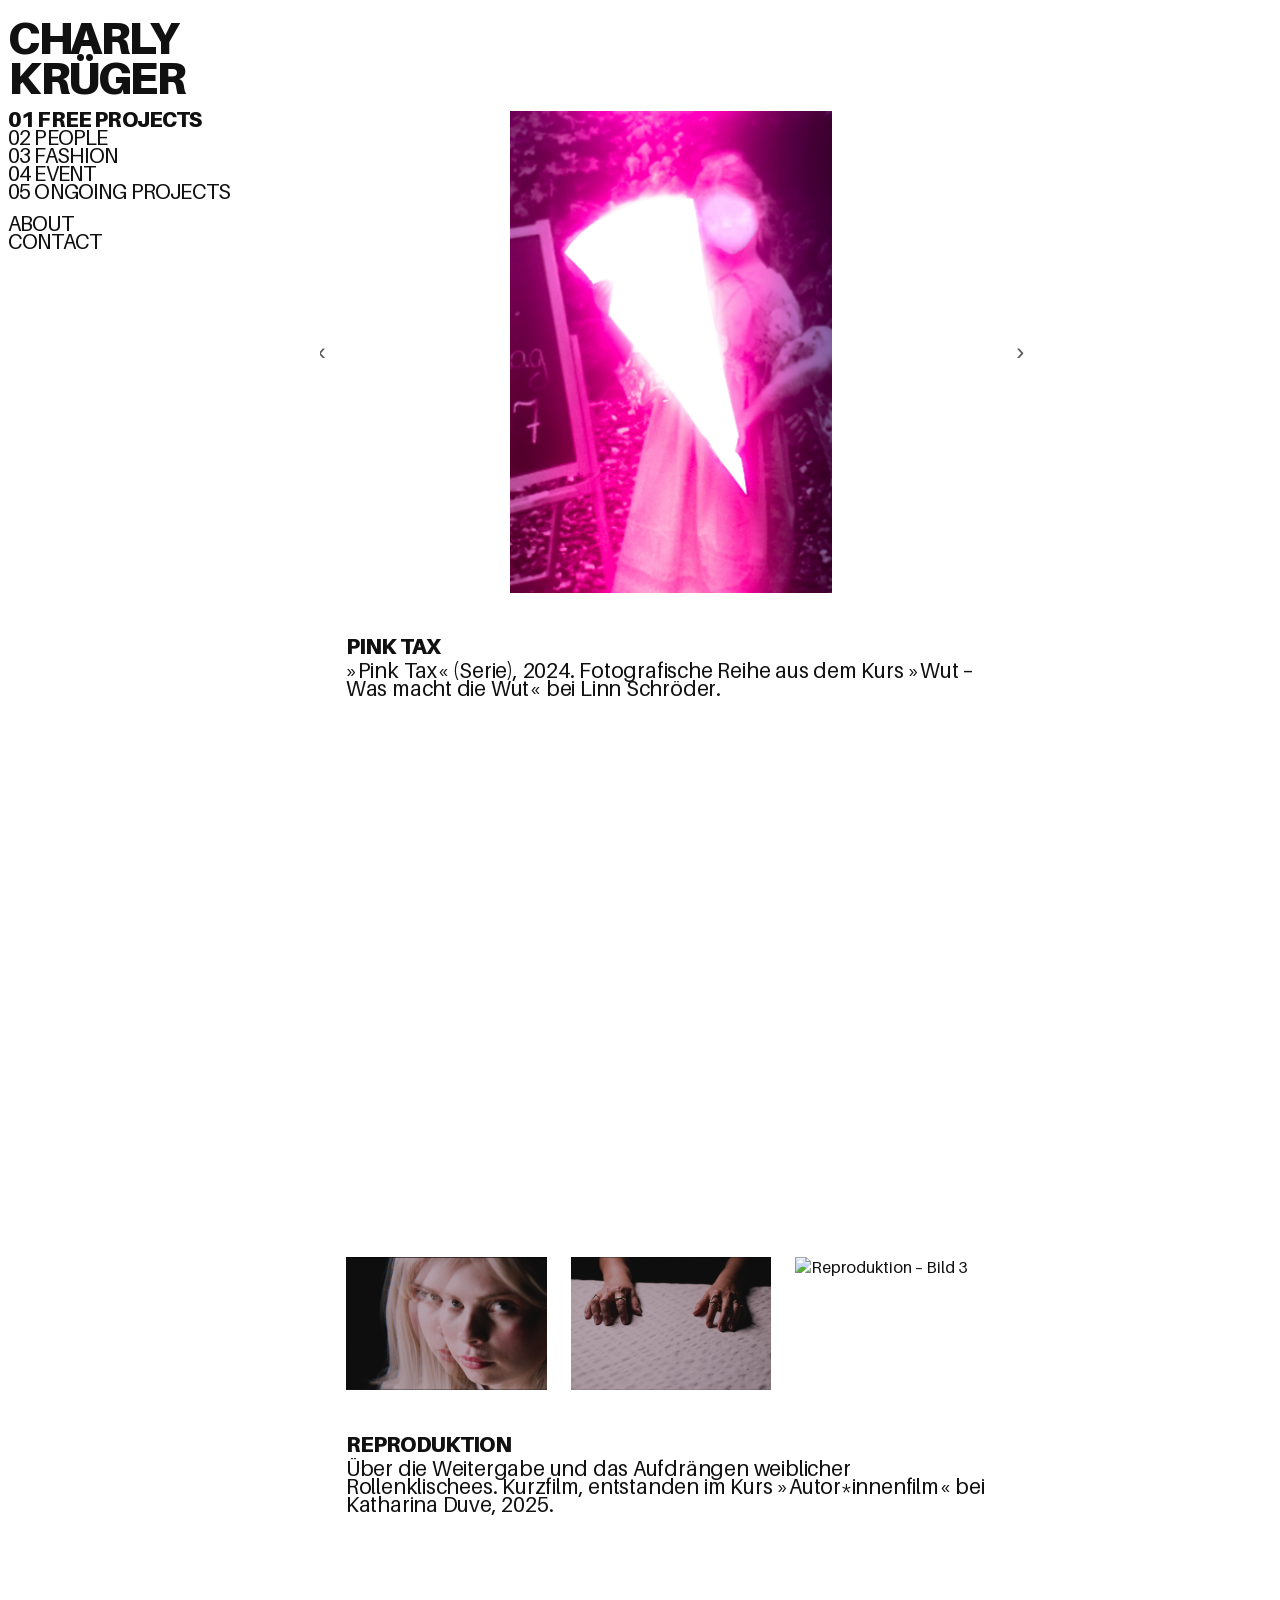
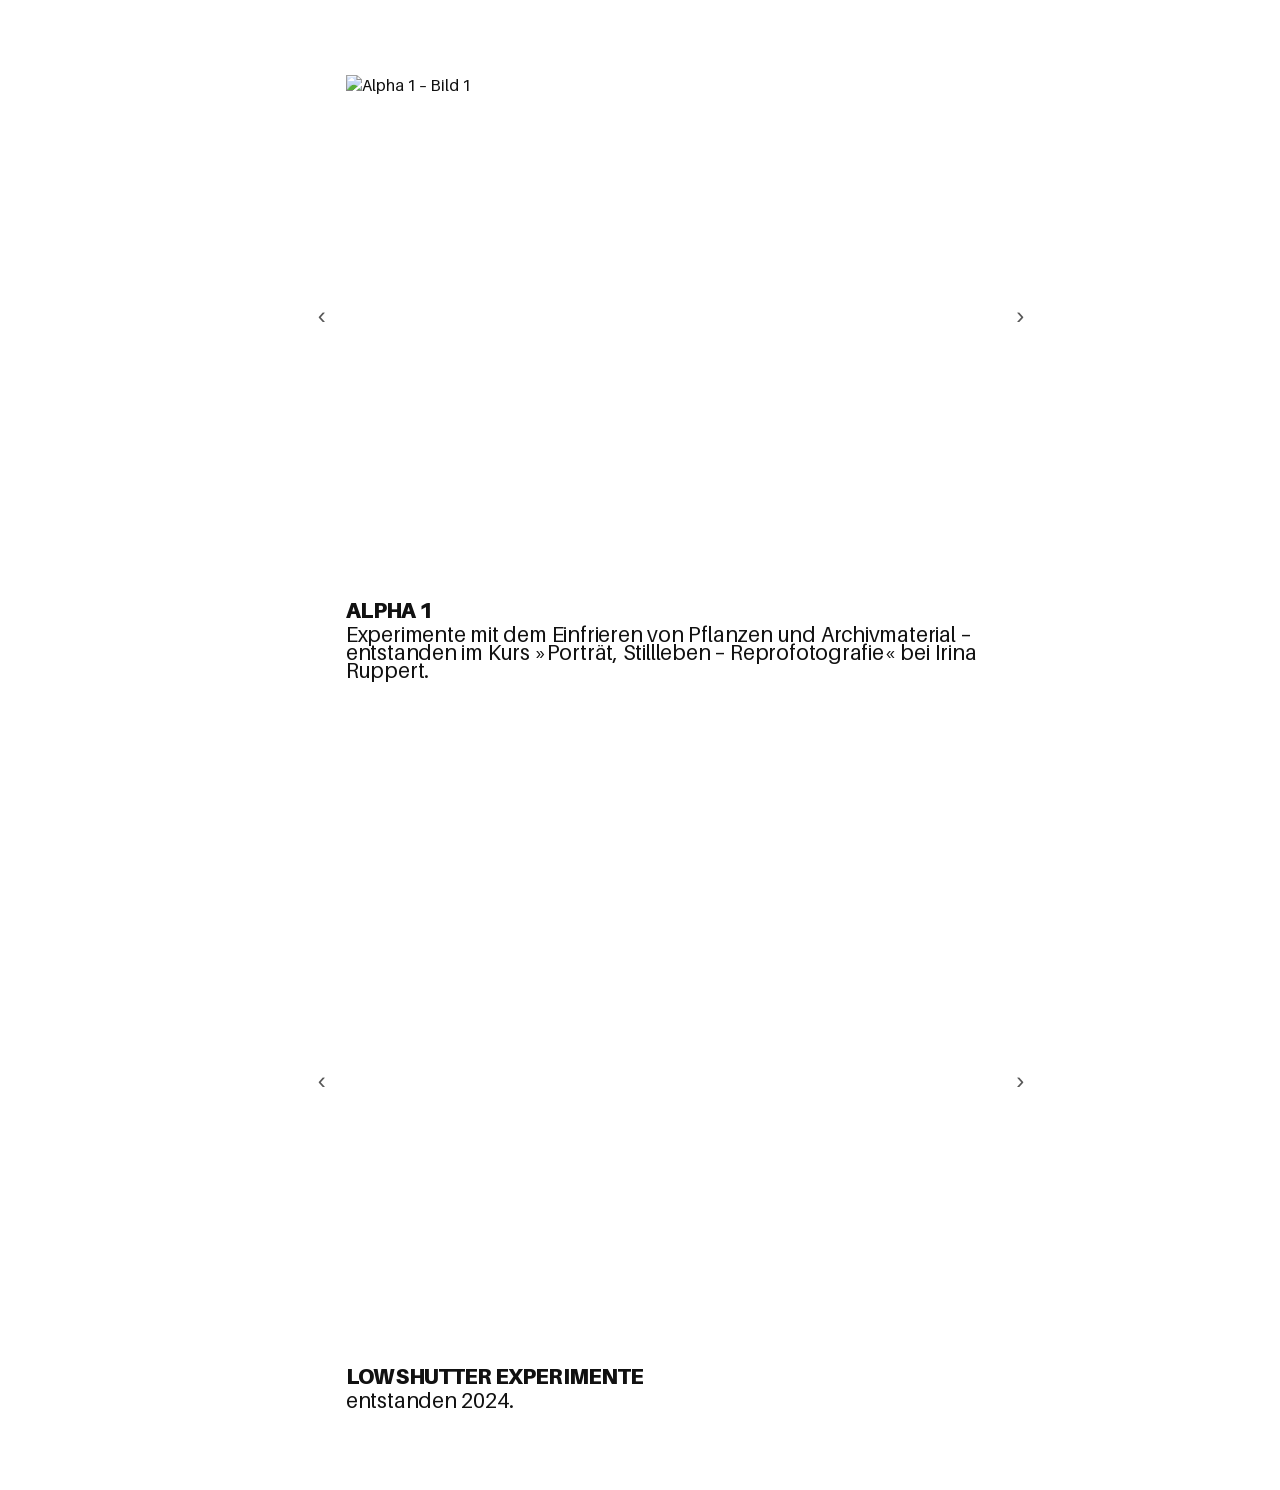
==== commit e258e973: "lazy loading" ====
--- a/01_free_projects.html
+++ b/01_free_projects.html
@@ -9,11 +9,20 @@
   <!-- Preload: erstes Hero-Bild der ersten Galerie -->
   <link rel="preload" as="image" href="./image/pink_tax/pink_tax_01.jpg" imagesizes="100vw">
 
-  <!-- Responsive-Wrapper nur für YouTube-Embeds -->
+  <!-- Kleine Ergänzungen: Ratio gegen Layout-Shift + Lazy-Blur -->
   <style>
+    /* YouTube-Embed-Wrapper (wie gehabt) */
     .yt-wrap { position: relative; width: 100%; max-width: 1200px; margin: 0 auto 2rem; }
     .yt-wrap::before { content: ""; display: block; padding-top: 56.25%; } /* 16:9 */
     .yt-wrap > iframe { position: absolute; inset: 0; width: 100%; height: 100%; }
+
+    /* NEU: Slides mit fester 3:2-Ratio (verhindert visuelles Springen) */
+    .slide { aspect-ratio: 3 / 2; }
+    .slide > img { width: 100%; height: 100%; object-fit: contain; display: block; }
+
+    /* NEU: sanfter Blur-Placeholder bis Bild geladen ist */
+    img.lazy { filter: blur(14px); transform: translateZ(0); transition: filter .25s ease; }
+    img.is-loaded { filter: none; }
   </style>
 </head>
 <body class="page-free">
@@ -39,18 +48,20 @@
     <section class="project-hero">
       <div class="slider" data-fit="contain">
         <div class="slides">
-          <figure class="slide"><img src="./image/pink_tax/pink_tax_01.jpg" alt="Pink Tax 01" loading="eager" fetchpriority="high" decoding="async"></figure>
-          <figure class="slide"><img src="./image/pink_tax/pink_tax_02.jpg" alt="Pink Tax 02" loading="lazy" decoding="async"></figure>
-          <figure class="slide"><img src="./image/pink_tax/pink_tax_03.jpg" alt="Pink Tax 03" loading="lazy" decoding="async"></figure>
-          <figure class="slide"><img src="./image/pink_tax/pink_tax_04.jpg" alt="Pink Tax 04" loading="lazy" decoding="async"></figure>
-          <figure class="slide"><img src="./image/pink_tax/pink_tax_05.jpg" alt="Pink Tax 05" loading="lazy" decoding="async"></figure>
-          <figure class="slide"><img src="./image/pink_tax/pink_tax_06.jpg" alt="Pink Tax 06" loading="lazy" decoding="async"></figure>
-          <figure class="slide"><img src="./image/pink_tax/pink_tax_07.jpg" alt="Pink Tax 07" loading="lazy" decoding="async"></figure>
-          <figure class="slide"><img src="./image/pink_tax/pink_tax_08.jpg" alt="Pink Tax 08" loading="lazy" decoding="async"></figure>
-          <figure class="slide"><img src="./image/pink_tax/pink_tax_09.jpg" alt="Pink Tax 09" loading="lazy" decoding="async"></figure>
-          <figure class="slide"><img src="./image/pink_tax/pink_tax_10.jpg" alt="Pink Tax 10" loading="lazy" decoding="async"></figure>
-          <figure class="slide"><img src="./image/pink_tax/pink_tax_11.jpg" alt="Pink Tax 11" loading="lazy" decoding="async"></figure>
-          <figure class="slide"><img src="./image/pink_tax/pink_tax_12.jpg" alt="Pink Tax 12" loading="lazy" decoding="async"></figure>
+          <figure class="slide" style="aspect-ratio:3/2;"><img src="./image/pink_tax/pink_tax_01.jpg" alt="Pink Tax 01" loading="eager" fetchpriority="high" decoding="async"></figure>
+
+          <!-- ab hier: echte Lazy-Bilder via data-src -->
+          <figure class="slide" style="aspect-ratio:3/2;"><img data-src="./image/pink_tax/pink_tax_02.jpg" alt="Pink Tax 02" loading="lazy" decoding="async" fetchpriority="low" class="lazy" src="[data-uri]"></figure>
+          <figure class="slide" style="aspect-ratio:3/2;"><img data-src="./image/pink_tax/pink_tax_03.jpg" alt="Pink Tax 03" loading="lazy" decoding="async" fetchpriority="low" class="lazy" src="[data-uri]"></figure>
+          <figure class="slide" style="aspect-ratio:3/2;"><img data-src="./image/pink_tax/pink_tax_04.jpg" alt="Pink Tax 04" loading="lazy" decoding="async" fetchpriority="low" class="lazy" src="[data-uri]"></figure>
+          <figure class="slide" style="aspect-ratio:3/2;"><img data-src="./image/pink_tax/pink_tax_05.jpg" alt="Pink Tax 05" loading="lazy" decoding="async" fetchpriority="low" class="lazy" src="[data-uri]"></figure>
+          <figure class="slide" style="aspect-ratio:3/2;"><img data-src="./image/pink_tax/pink_tax_06.jpg" alt="Pink Tax 06" loading="lazy" decoding="async" fetchpriority="low" class="lazy" src="[data-uri]"></figure>
+          <figure class="slide" style="aspect-ratio:3/2;"><img data-src="./image/pink_tax/pink_tax_07.jpg" alt="Pink Tax 07" loading="lazy" decoding="async" fetchpriority="low" class="lazy" src="[data-uri]"></figure>
+          <figure class="slide" style="aspect-ratio:3/2;"><img data-src="./image/pink_tax/pink_tax_08.jpg" alt="Pink Tax 08" loading="lazy" decoding="async" fetchpriority="low" class="lazy" src="[data-uri]"></figure>
+          <figure class="slide" style="aspect-ratio:3/2;"><img data-src="./image/pink_tax/pink_tax_09.jpg" alt="Pink Tax 09" loading="lazy" decoding="async" fetchpriority="low" class="lazy" src="[data-uri]"></figure>
+          <figure class="slide" style="aspect-ratio:3/2;"><img data-src="./image/pink_tax/pink_tax_10.jpg" alt="Pink Tax 10" loading="lazy" decoding="async" fetchpriority="low" class="lazy" src="[data-uri]"></figure>
+          <figure class="slide" style="aspect-ratio:3/2;"><img data-src="./image/pink_tax/pink_tax_11.jpg" alt="Pink Tax 11" loading="lazy" decoding="async" fetchpriority="low" class="lazy" src="[data-uri]"></figure>
+          <figure class="slide" style="aspect-ratio:3/2;"><img data-src="./image/pink_tax/pink_tax_12.jpg" alt="Pink Tax 12" loading="lazy" decoding="async" fetchpriority="low" class="lazy" src="[data-uri]"></figure>
         </div>
       </div>
     </section>
@@ -80,12 +91,11 @@
     <!-- 3) Fotoduo -->
     <section class="media" style="--portrait-ratio: 3 / 2;">
       <div class="duo">
-        <figure><img src="./image/AutorInnen/autorInnen01.png" alt="Reproduktion – Bild 1"></figure>
-        <figure><img src="./image/AutorInnen/autorInnen02.png" alt="Reproduktion – Bild 2"></figure>
-        <figure><img src="./image/AutorInnen/autorInnen03.png" alt="Reproduktion – Bild 3"></figure>
+        <figure><img src="./image/AutorInnen/autorInnen01.png" alt="Reproduktion – Bild 1" loading="lazy" decoding="async"></figure>
+        <figure><img src="./image/AutorInnen/autorInnen02.png" alt="Reproduktion – Bild 2" loading="lazy" decoding="async"></figure>
+        <figure><img src="./image/AutorInnen/autorInnen03.png" alt="Reproduktion – Bild 3" loading="lazy" decoding="async"></figure>
       </div>
     </section>
-
 
     <!-- 3a) Untertitel Reproduktion + großer Abstand -->
     <section class="media spacer-half">
@@ -100,10 +110,10 @@
     <section class="media project-hero">
       <div class="slider" data-fit="contain">
         <div class="slides">
-          <figure class="slide"><img src="./image/alpha_1/a1.jpg" alt="Alpha 1 – Bild 1" loading="lazy" decoding="async"></figure>
-          <figure class="slide"><img src="./image/alpha_1/a2.jpg" alt="Alpha 1 – Bild 2" loading="lazy" decoding="async"></figure>
-          <figure class="slide"><img src="./image/alpha_1/a3.jpg" alt="Alpha 1 – Bild 3" loading="lazy" decoding="async"></figure>
-          <figure class="slide"><img src="./image/alpha_1/a4.jpg" alt="Alpha 1 – Bild 4" loading="lazy" decoding="async"></figure>
+          <figure class="slide" style="aspect-ratio:3/2;"><img data-src="./image/alpha_1/a1.jpg" alt="Alpha 1 – Bild 1" loading="lazy" decoding="async" fetchpriority="low" class="lazy" src="[data-uri]"></figure>
+          <figure class="slide" style="aspect-ratio:3/2;"><img data-src="./image/alpha_1/a2.jpg" alt="Alpha 1 – Bild 2" loading="lazy" decoding="async" fetchpriority="low" class="lazy" src="[data-uri]"></figure>
+          <figure class="slide" style="aspect-ratio:3/2;"><img data-src="./image/alpha_1/a3.jpg" alt="Alpha 1 – Bild 3" loading="lazy" decoding="async" fetchpriority="low" class="lazy" src="[data-uri]"></figure>
+          <figure class="slide" style="aspect-ratio:3/2;"><img data-src="./image/alpha_1/a4.jpg" alt="Alpha 1 – Bild 4" loading="lazy" decoding="async" fetchpriority="low" class="lazy" src="[data-uri]"></figure>
         </div>
       </div>
     </section>
@@ -120,12 +130,12 @@
     <section class="media project-hero">
       <div class="slider" data-fit="contain">
         <div class="slides">
-          <figure class="slide"><img src="./image/lowshutter/lowshutter.jpg" alt="Low Shutter 0" loading="lazy" decoding="async"></figure>
-          <figure class="slide"><img src="./image/lowshutter/lowshutter1.jpg" alt="Low Shutter 1" loading="lazy" decoding="async"></figure>
-          <figure class="slide"><img src="./image/lowshutter/lowshutter2.jpg" alt="Low Shutter 2" loading="lazy" decoding="async"></figure>
-          <figure class="slide"><img src="./image/lowshutter/lowshutter3.jpg" alt="Low Shutter 3" loading="lazy" decoding="async"></figure>
-          <figure class="slide"><img src="./image/lowshutter/lowshutter4.jpg" alt="Low Shutter 4" loading="lazy" decoding="async"></figure>
-          <figure class="slide"><img src="./image/lowshutter/lowshutter5.jpg" alt="Low Shutter 5" loading="lazy" decoding="async"></figure>
+          <figure class="slide" style="aspect-ratio:3/2;"><img data-src="./image/lowshutter/lowshutter.jpg" alt="Low Shutter 0" loading="lazy" decoding="async" fetchpriority="low" class="lazy" src="[data-uri]"></figure>
+          <figure class="slide" style="aspect-ratio:3/2;"><img data-src="./image/lowshutter/lowshutter1.jpg" alt="Low Shutter 1" loading="lazy" decoding="async" fetchpriority="low" class="lazy" src="[data-uri]"></figure>
+          <figure class="slide" style="aspect-ratio:3/2;"><img data-src="./image/lowshutter/lowshutter2.jpg" alt="Low Shutter 2" loading="lazy" decoding="async" fetchpriority="low" class="lazy" src="[data-uri]"></figure>
+          <figure class="slide" style="aspect-ratio:3/2;"><img data-src="./image/lowshutter/lowshutter3.jpg" alt="Low Shutter 3" loading="lazy" decoding="async" fetchpriority="low" class="lazy" src="[data-uri]"></figure>
+          <figure class="slide" style="aspect-ratio:3/2;"><img data-src="./image/lowshutter/lowshutter4.jpg" alt="Low Shutter 4" loading="lazy" decoding="async" fetchpriority="low" class="lazy" src="[data-uri]"></figure>
+          <figure class="slide" style="aspect-ratio:3/2;"><img data-src="./image/lowshutter/lowshutter5.jpg" alt="Low Shutter 5" loading="lazy" decoding="async" fetchpriority="low" class="lazy" src="[data-uri]"></figure>
         </div>
       </div>
     </section>
